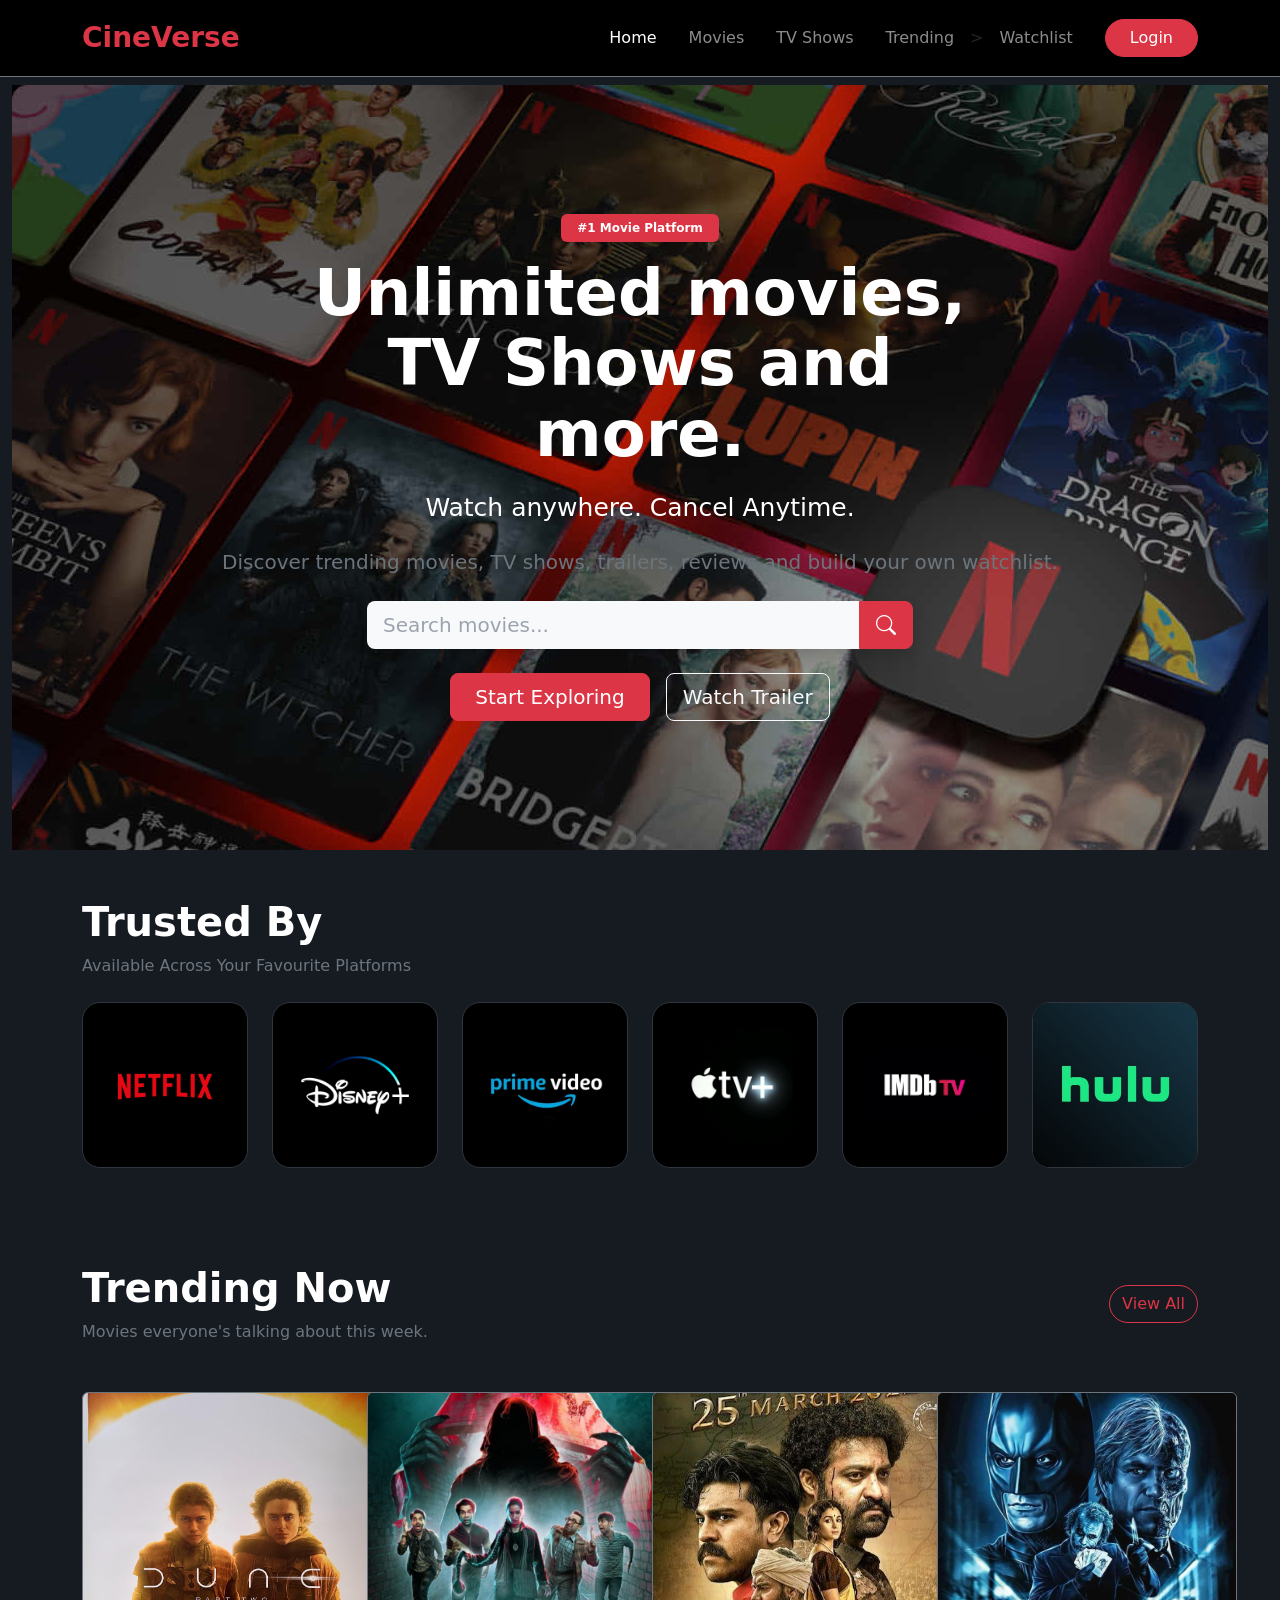
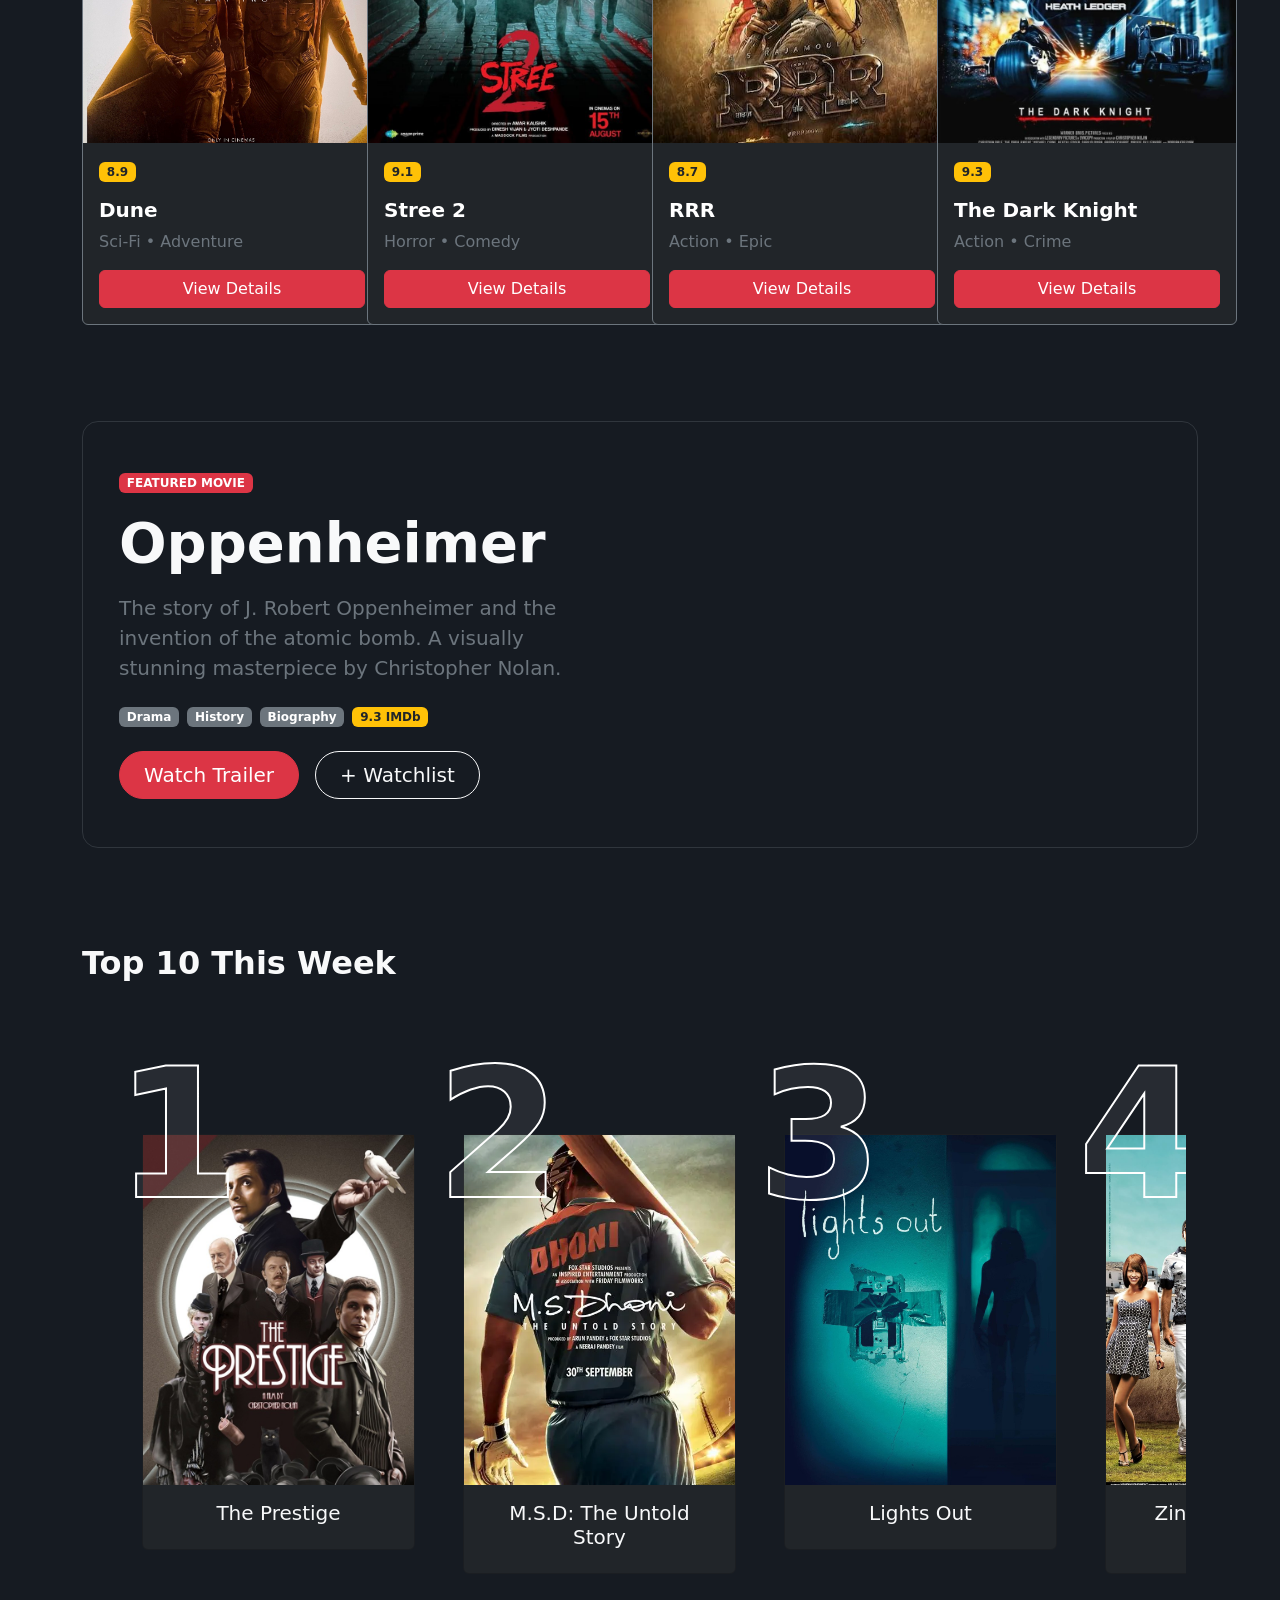
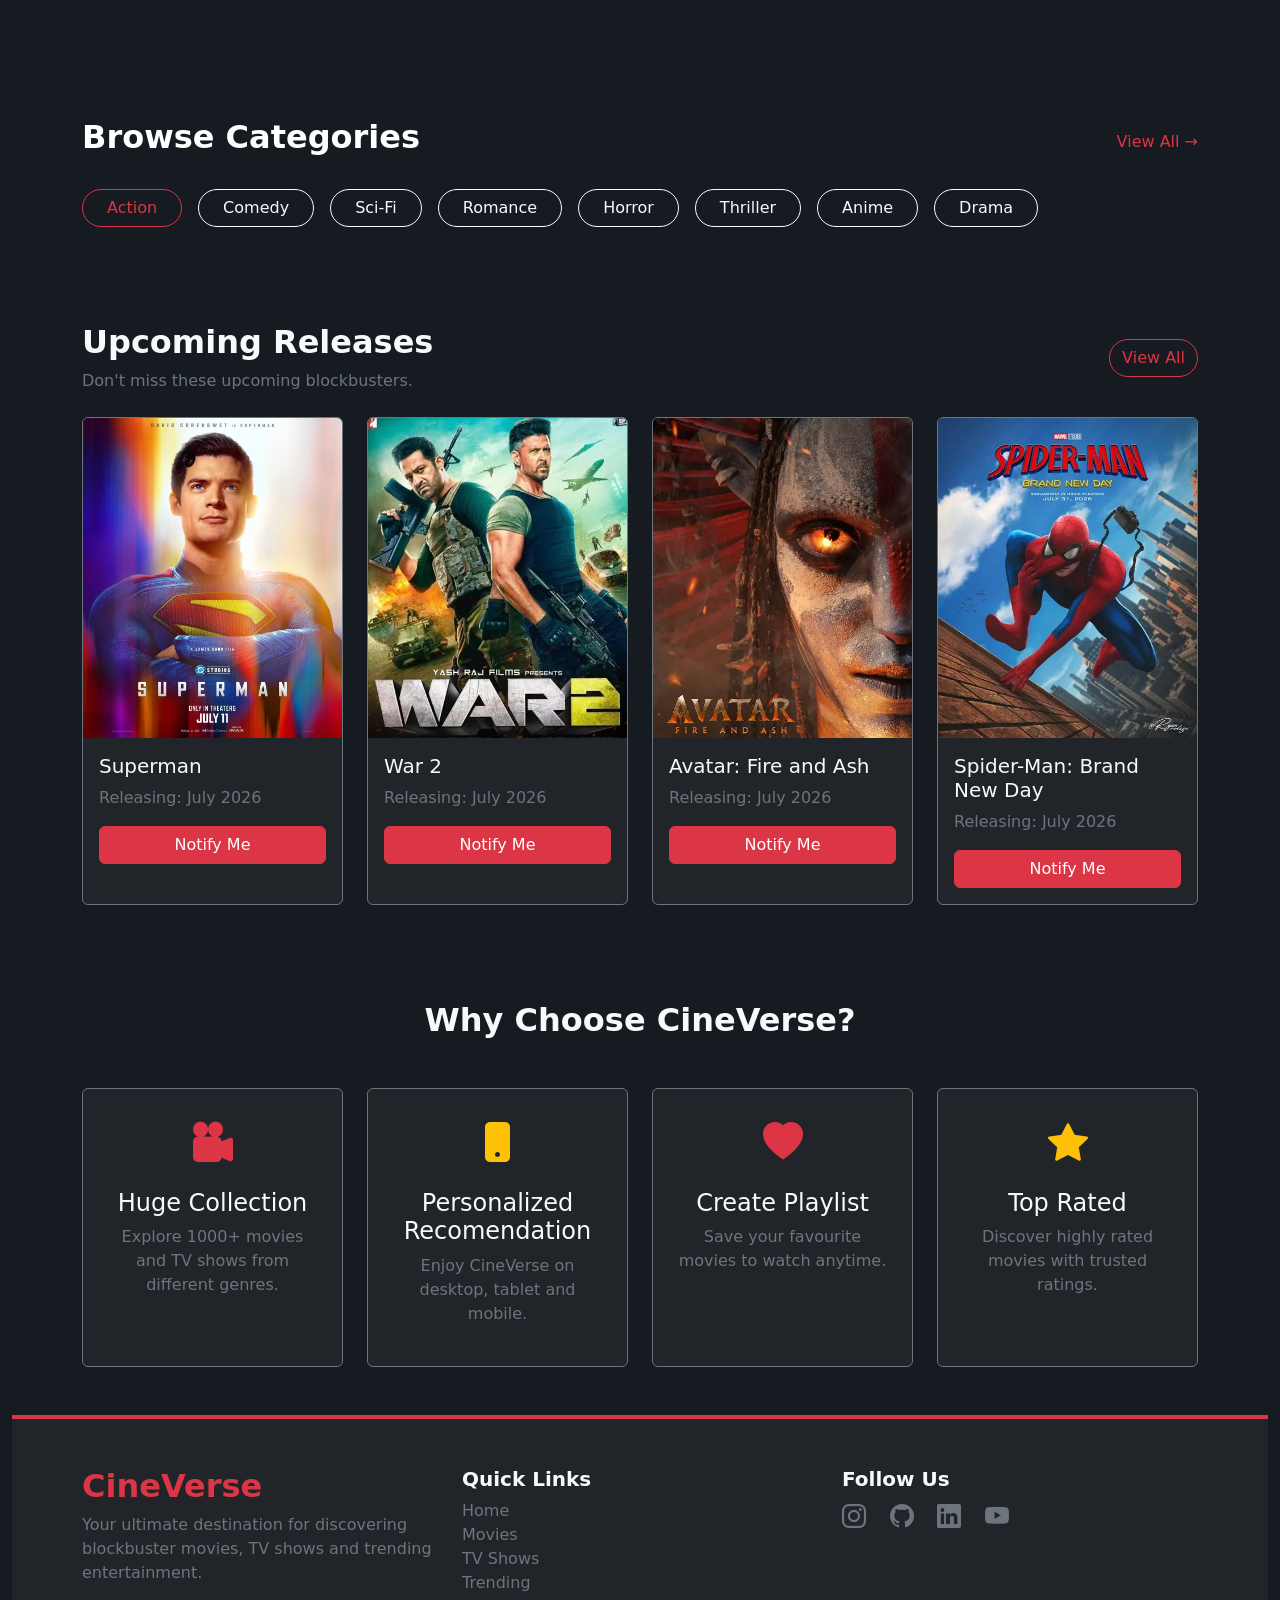
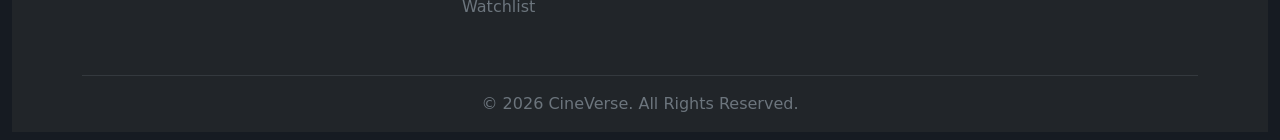
==== index.html @ 48b2b70c "Completed CineVerse OTT UI Project" ====
<!doctype html>
<html lang="en" data-bs-theme="">

<head>
  <meta charset="UTF-8">
  <meta name="viewport" content="width=device-width, initial-scale=1">
  <style>
    .carousel img {
      height: 650px;
      object-fit: cover;
      border-radius: 20px;
    }
  </style>
  <link rel="stylesheet" href="https://cdnjs.cloudflare.com/ajax/libs/font-awesome/7.0.1/css/all.min.css"
    integrity="sha512-2SwdPD6INVrV/lHTZbO2nodKhrnDdJK9/kg2XD1r9uGqPo1cUbujc+IYdlYdEErWNu69gVcYgdxlmVmzTWnetw=="
    crossorigin="anonymous" referrerpolicy="no-referrer">
  <title>CineVerse</title>
  <link rel="stylesheet" href="./style.css">
  <link href="https://cdn.jsdelivr.net/npm/bootstrap@5.3.7/dist/css/bootstrap.min.css" rel="stylesheet">
  <link rel="stylesheet" href="https://cdn.jsdelivr.net/npm/bootstrap-icons@1.11.3/font/bootstrap-icons.min.css">
  <link href="https://fonts.googleapis.com/css2?family=Poppins:wght@300;400;500;600;700&display=swap" rel="stylesheet">
  <link rel="stylesheet" href="./css/style.css">
  <link rel="stylesheet" href="https://cdnjs.cloudflare.com/ajax/libs/font-awesome/7.3.0/css/all.min.css"
    integrity="sha512-ApSLB1Pd3/bZN8fWB/RG9YhN/7bd9Hkf3AGaE2mPfebjrxagjuBtx2GcgdqIlJkUzwylBo61r9Xa9NmgBI0swA=="
    crossorigin="anonymous" referrerpolicy="no-referrer">
</head>

<body>
  <nav class="navbar  navbar-expand-lg navbar-dark bg-black border-bottom border-secondary sticky-top">
    <div class="container py-1">
      <a class="navbar-brand fw-bold fs-3 text-danger" href="#">
        <i class="fa-solid fa-clapperboard"></i>
        CineVerse
      </a>
      <button class="navbar-toggler" type="button" data-bs-toggle="offcanvas" data-bs-target="#mobileMenu">
        <span class="navbar-toggler-icon"></span>
      </button>
      <div class="d-none d-lg-block" id="navbar">
        <ul class="navbar-nav ms-auto align-items-lg-center">
          <li class="nav-item px-2">
            <a class="nav-link active" href="./index.html"> Home</a>
          </li>
          <li class="nav-item px-2">
            <a class="nav-link" href="./movies.html"> Movies</a>
          </li>
          <li class="nav-item px-2">
            <a class="nav-link" href="./shows.html"> TV Shows</a>
          </li>
          <li class="nav-item px-2">
            <a class="nav-link" href="./trending.html"> Trending</a>
          </li>
          >
          <li class="nav-item px-2">
            <a class="nav-link" href="./wishlist.html"> Watchlist</a>
          </li>
          <li class="nav-item ms-lg-3">
            <a href="./login.html" class="btn btn-danger rounded-pill px-4">Login</a>
          </li>
        </ul>
      </div>
    </div>
  </nav>
  <div class="offcanvas offcanvas-start bg-dark text-light" tabindex="-1" id="mobileMenu">
    <div class="offcanvas-header">
      <h5 class="text-danger fw-bold">
        <i class="fa-solid fa-clapperboard"></i>
        CineVerse
      </h5>
      <button type="button" class="btn-close btn-close-white" data-bs-dismiss="offcanvas"></button>
    </div>
    <div class="offcanvas-body">
      <ul class="navbar-nav">
        <li class="nav-item">
          <a class="nav-link text-light" href="#">Home</a>
        </li>
        <li class="nav-item">
          <a class="nav-link text-light" href="#">Movies</a>
        </li>
        <li class="nav-item">
          <a class="nav-link text-light" href="#">TV Shows</a>
        </li>
        <li class="nav-item">
          <a class="nav-link text-light" href="#">Trending</a>
        </li>
        <li class="nav-item">
          <a class="nav-link text-light" href="#">Watchlist</a>
        </li>
        >
        <li class="mt-3">
          <button class="btn btn-danger w-100 rounded-pill">
            Login
          </button>
        </li>
      </ul>
    </div>
  </div>
  <div class="container-fluid py-2 bg-section">
    <section class="hero py-5">
      <div class="container">
        <div class="row align-items-center text-center mx-auto gy-5">
          <div class="col-lg-12 ">
            <span class="badge bg-danger px-3 py-2 mb-3">
              <i class="fa-solid fa-fire"></i>
              #1 Movie Platform
            </span>
            <h1 class="display-3 text-white fw-bold mx-auto d-block  mb-4">
              Unlimited movies, TV Shows and more.
            </h1>
            <h2 class="text-white mb-4 d-block mx-auto"> Watch anywhere. Cancel Anytime.</h2>
            <p class="lead text-secondary mb-4">
              Discover trending movies, TV shows, trailers, reviews and build
              your own watchlist.
            </p>
            <div class="col-md-6 d-block mx-auto">
              <div class="input-group input-group-lg shadow ">
                <input type="text" class="form-control bg-light " placeholder="Search movies...">
                <button class="btn btn-danger">
                  <i class="bi bi-search"></i>
                </button>
              </div>
            </div>
            <div class="mt-4 d-flex gap-3 justify-content-center">
              <button class="btn btn-danger btn-lg px-4">
                Start Exploring
              </button>
              </button>
              <button class="btn btn-outline-light btn-lg">
                Watch Trailer
              </button>
            </div>
          </div>
          <!-- <div class="col-lg-6">
            <div id="heroCarousel" class="carousel slide shadow-lg rounded-4 overflow-hidden" data-bs-ride="carousel">
              >
              <div class="carousel-inner">
                <div class="carousel-item active">
                  <img src="./assets/kalki.jpg" class="d-block w-100 hero-img">
                </div>
                <div class="carousel-item">
                  <img src="./assets/intersteller.jpg" class="d-block w-100 hero-img">
                </div>
                <div class="carousel-item">
                  <img src="./assets/BATMAN.jpg" class="d-block w-100 hero-img">
                </div>
              </div>
              <button class="carousel-control-prev" type="button" data-bs-target="#heroCarousel" data-bs-slide="prev">
                <span class="carousel-control-prev-icon"></span>
              </button>
              <button class="carousel-control-next" type="button" data-bs-target="#heroCarousel" data-bs-slide="next">
                <span class="carousel-control-next-icon"></span>
              </button>
            </div>
          </div> -->
        </div>
      </div>
    </section>
    
    <section class="container py-5 text-light">
      <h2 class="fw-bold text-white display-6">Trusted By</h2>
      <p class=" text-secondary mb-4">
        Available Across Your Favourite Platforms
      </p>
      <div class="row g-4 text-center">
        <div class="col-6 col-md-4 col-lg-2">
          <div class="platform-card p-4 h-100">
            <img src="./assets/netflix-logo.webp" alt="netflix">
          </div>
        </div>
        <div class="col-6 col-md-4 col-lg-2">
          <div class="platform-card p-4 h-100">
            <img src="./assets/Disneypluslogo.png" alt="">
          </div>
        </div>
        <div class="col-6 col-md-4 col-lg-2">
          <div class="platform-card p-4   h-100">
            <img src="./assets/primr videologo.jpg" alt="">
          </div>
        </div>
        <div class="col-6 col-md-4 col-lg-2">
          <div class="platform-card p-4  h-100">
            <img src="./assets/ppletvlogo.jpg" alt="">
          </div>
        </div>
        <div class="col-6 col-md-4 col-lg-2">
          <div class="platform-card p-4  h-100">
            <img src="./assets/IMDbTV-Roku.webp" alt="">
          </div>
        </div>
        <div class="col-6 col-md-4 col-lg-2">
          <div class="platform-card  h-100">
            <img class="rounded-4" src="./assets/hulu_logo.avif" alt="">
          </div>
        </div>
      </div>
    </section>
    <!-- trenDing -->
    <section class="container py-5">
      <div class="d-flex justify-content-between align-items-center mb-5">
        <div>
          <h2 class="fw-bold text-white display-6">Trending Now</h2>
          <p class="text-secondary mb-0">
            Movies everyone's talking about this week.
          </p>
        </div>
        <a href="./trending.html" class="btn btn-outline-danger rounded-pill">View All</a>
      </div>
      <div class="row g-4">
        <div class="col-md-6 col-lg-3">
          <div class="card movie-card bg-dark border-secondary h-100">
            <img src="./assets/dune 2.jpg" class="card-img-top movie-img">
            <div class="card-body">
              <span class="badge bg-warning text-dark mb-3">
                <i class="fa-solid fa-star"></i>
                8.9
              </span>
              <h5 class="fw-bold">Dune</h5>
              <p class="text-secondary">Sci-Fi • Adventure</p>
              <button class="btn btn-danger w-100">View Details</button>
            </div>
          </div>
        </div>
        <div class="col-md-6 col-lg-3">
          <div class="card movie-card bg-dark border-secondary h-100">
            <img src="./assets/stree 2.jpg" class="card-img-top movie-img">
            <div class="card-body">
              <span class="badge bg-warning text-dark mb-3">
                <i class="fa-solid fa-star"></i>
                9.1
              </span>
              <h5 class="fw-bold">Stree 2</h5>
              <p class="text-secondary">Horror • Comedy</p>
              <button class="btn btn-danger w-100">View Details</button>
            </div>
          </div>
        </div>
        <div class="col-md-6 col-lg-3">
          <div class="card movie-card bg-dark border-secondary h-100">
            <img src="./assets/RRR.jpg" class="card-img-top movie-img">
            <div class="card-body">
              <span class="badge bg-warning text-dark mb-3">
                <i class="fa-solid fa-star"></i>
                8.7
              </span>
              <h5 class="fw-bold">RRR</h5>
              <p class="text-secondary">Action • Epic</p>
              <button class="btn btn-danger w-100">View Details</button>
            </div>
          </div>
        </div>
        <div class="col-md-6 col-lg-3">
          <div class="card movie-card bg-dark border-secondary h-100">
            <img src="./assets/Dark knight.jpg" class="card-img-top movie-img">
            <div class="card-body">
              <span class="badge bg-warning text-dark mb-3">
                <i class="fa-solid fa-star"></i>
                9.3
              </span>
              <h5 class="fw-bold">The Dark Knight</h5>
              <p class="text-secondary">Action • Crime</p>
              <button class="btn btn-danger w-100">View Details</button>
            </div>
          </div>
        </div>
      </div>
    </section>
    <section class="container py-5">
      <div class="featured-movie rounded-4 overflow-hidden">
        <div class="row align-items-center">
          <div class="col-lg-6 p-5">
            <span class="badge bg-danger mb-3"> FEATURED MOVIE</span>
            <h1 class="display-4 text-light fw-bold">Oppenheimer</h1>
            <p class="text-secondary fs-5 mt-3">
              The story of J. Robert Oppenheimer and the invention of the
              atomic bomb. A visually stunning masterpiece by Christopher
              Nolan.
            </p>
            <div class="d-flex gap-2 flex-wrap my-4">
              <span class="badge bg-secondary"> Drama</span>
              <span class="badge bg-secondary"> History</span>
              <span class="badge bg-secondary"> Biography</span>
              <span class="badge bg-warning text-dark">
                <i class="fa-solid fa-star"></i>
                9.3 IMDb
              </span>
            </div>
            <div class="d-flex gap-3">
              <a href="./Oppenheimer.html" class="btn btn-danger btn-lg rounded-pill px-4">
                <i class="fa-solid fa-play"></i>
                Watch Trailer
              </a>
              <button id="watchlist" class="btn btn-outline-light btn-lg rounded-pill px-4">
                + Watchlist
              </button>
            </div>
          </div>
          <div class="col-lg-6">
            <img src="https://mir-s3-cdn-cf.behance.net/project_modules/max_1200/34812e160276505.63b19415f34e9.png"
              class="img-fluid w-100 featured-img" alt="">
          </div>
        </div>
      </div>
    </section>
    <section class="container py-5">
      <h2 class="fw-bold mb-4 text-light">Top 10 This Week</h2>
      <section class="container py-5">
        <!-- <h2 class="text-secondary">Top 10 This Week</h2> -->
        <div class="scroll-container">
          <div class="d-flex gap-5">
            <div class="col-md-3 ms-5">
              <div class="card bg-dark text-center">
                <img src="./assets/the prestige.jpg">
                <div class="card-body">
                  <h5 class="text-light">The Prestige</h5>
                  <h1 class="rank">1</h1>
                </div>
              </div>
            </div>
            <div class="col-md-3">
              <div class="card bg-dark text-center">
                <img src="./assets/msd.webp">
                <div class="card-body">
                  <h5 class="text-light">M.S.D: The Untold Story</h5>
                  <h1 class="rank">2</h1>
                </div>
              </div>
            </div>
            <div class="col-md-3">
              <div class="card bg-dark text-center">
                <img src="./assets/lights out.jpg">
                <div class="card-body">
                  <h5 class="text-light">Lights Out</h5>
                  <h1 class="rank">3</h1>
                </div>
              </div>
            </div>
            <div class="col-md-3">
              <div class="card bg-dark text-center">
                <img src="./assets/zindagi na milegi dobara.jpg">
                <div class="card-body">
                  <h5 class="text-light">Zindagi Na Milegi Dobara</h5>
                  <h1 class="rank">4</h1>
                </div>
              </div>
            </div>
            <div class="col-md-3">
              <div class="card bg-dark text-center">
                <img
                  src="https://tse1.explicit.bing.net/th/id/OIP.rjGdipkX5LgW99rJShcqmgHaKK?r=0&rs=1&pid=ImgDetMain&o=7&rm=3">
                <div class="card-body">
                  <h5 class="text-light">Sultan</h5>
                  <h1 class="rank">5</h1>
                </div>
              </div>
            </div>
            <div class="col-md-3">
              <div class="card bg-dark text-center">
                <img src="./assets/3 idiots.jpg">
                <div class="card-body">
                  <h5 class="text-light">3 Idiots</h5>
                  <h1 class="rank">6</h1>
                </div>
              </div>
            </div>
            <div class="col-md-3 text-center">
              <div class="card bg-dark">
                <img src="./assets/spiderman.jpg">
                <div class="card-body">
                  <h5 class="text-light">Spiderman</h5>
                  <h1 class="rank">7</h1>
                </div>
              </div>
            </div>
            <div class="col-md-3 ms-5">
              <div class="card bg-dark text-center">
                <img src="./assets/Jawani h diwani.jpg">
                <div class="card-body ">
                  <h5 class="text-light">Yeh Jawani hai Diwani</h5>
                  <h1 class="rank"> 8</h1>
                </div>
              </div>
            </div>
            <div class="col-md-3">
              <div class="card bg-dark">
                <img src="./assets/The Shawshank Redemption.jpg">
                <div class="card-body">
                  <h5 class="text-light">The Shawshank Redemption</h5>
                  <h1 class="rank">9</h1>
                </div>
              </div>
            </div>
            <div class="col-md-3">
              <div class="card bg-dark text-center">
                <img src="./assets/Top gun marveric.jpg">
                <div class="card-body">
                  <h5 class="text-light">Top Gun: Marveric</h5>
                  <h1 class="rank">10</h1>
                </div>
              </div>
            </div>
          </div>
        </div>
      </section>
    </section>
    <section class="container py-5">
      <div class="d-flex justify-content-between align-items-center mb-4">
        <h2 class="fw-bold text-white">Browse Categories</h2>
        <a href="#" class="text-danger text-decoration-none"> View All →</a>
      </div>
      <div class="d-flex flex-wrap gap-3">
        <button class="btn btn-outline-danger rounded-pill px-4">
          Action
        </button>
        <button class="btn btn-outline-light rounded-pill px-4">
          Comedy
        </button>
        <button class="btn btn-outline-light rounded-pill px-4">
          Sci-Fi
        </button>
        <button class="btn btn-outline-light rounded-pill px-4">
          Romance
        </button>
        <button class="btn btn-outline-light rounded-pill px-4">
          Horror
        </button>
        <button class="btn btn-outline-light rounded-pill px-4">
          Thriller
        </button>
        <button class="btn btn-outline-light rounded-pill px-4">Anime</button>
        <button class="btn btn-outline-light rounded-pill px-4">Drama</button>
      </div>
    </section>
    <section class="container py-5">
      <div class="d-flex justify-content-between align-items-center mb-4">
        <div>
          <h2 class="fw-bold text-light">Upcoming Releases</h2>
          <p class="text-secondary mb-0">
            Don't miss these upcoming blockbusters.
          </p>
        </div>
        <button class="notify btn btn-outline-danger rounded-pill">
          <i class="fa-solid fa-play"></i>
          View All
        </button>
      </div>
      <div class="row g-4">
        <div class="col-lg-3 col-md-4">
          <div class="card bg-dark border-secondary h-100">
            <img src="./assets/superman-2025-08.jpg" class="card-img-top" style="height:320px; object-fit:cover;">
            <div class="card-body">
              <h5 class="text-light">
                Superman
              </h5>
              <p class="text-secondary">
                Releasing: July 2026
              </p>
              <button class="notify btn btn-danger w-100">
                <i class="fa-solid fa-play"></i>
                Notify Me
              </button>
            </div>
          </div>
        </div>
        <div class="col-lg-3 col-md-4">
          <div class="card bg-dark border-secondary h-100">
            <img src="./assets/war2.jpg" class="card-img-top" style="height:320px; object-fit:cover;">
            <div class="card-body">
              <h5 class="text-light">
                War 2
              </h5>
              <p class="text-secondary">
                Releasing: July 2026
              </p>
              <button class="notify btn btn-danger w-100">
                <i class="fa-solid fa-play"></i>
                Notify Me
              </button>
            </div>
          </div>
        </div>
        <div class="col-lg-3 col-md-4">
          <div class="card bg-dark border-secondary h-100">
            <img src="./assets/avatar.webp" class="card-img-top" style="height:320px; object-fit:cover;">
            <div class="card-body">
              <h5 class="text-light">
                Avatar: Fire and Ash
              </h5>
              <p class="text-secondary">
                Releasing: July 2026
              </p>
              <button class="notify btn btn-danger w-100">
                <i class="fa-solid fa-play"></i>
                Notify Me
              </button>
            </div>
          </div>
        </div>
        <div class="col-lg-3 col-md-4">
          <div class="card bg-dark border-secondary h-100">
            <img src="./assets/spiderman.webp" class="card-img-top" style="height:320px; object-fit:cover;">
            <div class="card-body">
              <h5 class="text-light">
                Spider-Man: Brand New Day
              </h5>
              <p class="text-secondary">
                Releasing: July 2026
              </p>
              <button class="notify btn btn-danger w-100">
                <i class=" fa-solid fa-play"></i>
                Notify Me
              </button>
            </div>
          </div>
        </div>
      </div>
    </section>
    <section class="container py-5">
      <h2 class="text-center text-light fw-bold mb-5">
        Why Choose CineVerse?
      </h2>
      <div class="row g-4">
        <div class="col-lg-3 col-md-6">
          <div class="card bg-dark border-secondary h-100 text-center p-4">
            <i class="bi bi-camera-reels-fill text-danger fs-1"></i>
            <h4 class="text-light mt-3">
              Huge Collection
            </h4>
            <p class="text-secondary">
              Explore 1000+ movies and TV shows from different genres.
            </p>
          </div>
        </div>
        <div class="col-lg-3 col-md-6">
          <div class="card bg-dark border-secondary h-100 text-center p-4">
            <i class="bi-phone-fill text-warning fs-1"></i>
            <h4 class="text-light mt-3">
              Personalized Recomendation
            </h4>
            <p class="text-secondary">
              Enjoy CineVerse on desktop, tablet and mobile.
            </p>
          </div>
        </div>
        <div class="col-lg-3 col-md-6">
          <div class="card bg-dark border-secondary h-100 text-center p-4">
            <i class="bi-heart-fill text-danger fs-1"></i>
            <h4 class="text-light mt-3">
              Create Playlist
            </h4>
            <p class="text-secondary">
              Save your favourite movies to watch anytime.
            </p>
          </div>
        </div>
        <div class="col-lg-3 col-md-6">
          <div class="card bg-dark border-secondary h-100 text-center p-4">
            <i class="bi-star-fill text-warning fs-1"></i>
            <h4 class="text-light mt-3">
              Top Rated
            </h4>
            <p class="text-secondary">
              Discover highly rated movies with trusted ratings.
            </p>
          </div>
        </div>
      </div>
    </section>
    <div class="bg-danger" style="height:4px;"></div>
    <footer class="bg-dark text-light pt-5 pb-3">
      <div class="container">
        <div class="row">
          <div class="col-lg-4 mb-4">
            <h2 class="text-danger fw-bold">
              <i class="fa-solid fa-clapperboard"></i>
              CineVerse
            </h2>
            <p class="text-secondary">
              Your ultimate destination for discovering
              blockbuster movies, TV shows and trending entertainment.
            </p>
          </div>
          <div class="col-lg-4 mb-4">
            <h5 class="fw-bold">
              Quick Links
            </h5>
            <ul class="list-unstyled text-decoration-none">
              <li>
                <a href="./index.html" class="text-secondary text-decoration-none">Home</a>
              </li>
              <li>
                <a href="./movies.html" class="text-secondary text-decoration-none">Movies</a>
              </li>
              <li>
                <a href="./tvshows.html" class="text-secondary text-decoration-none">TV Shows</a>
              </li>
              <li>
                <a href="#" class="text-secondary text-decoration-none">Trending</a>
              </li>
              <li>
                <a href="./watchlist.html" class="text-secondary text-decoration-none">Watchlist</a>
              </li>
            </ul>
          </div>
          <div class="col-lg-4 mb-4 ">
            <h5 class="fw-bold ">
              Follow Us
            </h5>
            <a href="#" class="text-secondary text-decoration-none fs-4 me-3">
              <i class="bi bi-instagram"></i>
            </a>
            <a href="#" class="text-secondary text-decoration-none fs-4 me-3">
              <i class="bi bi-github"></i>
            </a>
            <a href="#" class="text-secondary text-decoration-none fs-4 me-3">
              <i class="bi bi-linkedin"></i>
            </a>
            <a href="#" class="text-secondary fs-4">
              <i class="bi bi-youtube"></i>
            </a>
          </div>
        </div>
        <hr class="border-secondary">
        <p class="text-center text-secondary mb-0">
          © 2026 CineVerse. All Rights Reserved.
        </p>
      </div>
    </footer>
  </div>
  <script>
    let btn=document.getElementById("watchlist");
    btn.addEventListener("click",()=>{
      alert("✔️ Added to wachlist")
    })
    let btn2=document.querySelectorAll(".notify");
    for(i=0;i<btn2.length;i++){
      btn2[i].addEventListener("click",()=>{
        alert("You will be notified!")
      })
    }
  </script>
  <script src="https://cdn.jsdelivr.net/npm/bootstrap@5.3.7/dist/js/bootstrap.bundle.min.js"></script>
</body>

</html>
---- style.css ----
body {
  font-family: "Poppins", sans-serif;
  background: #0f1117;
  background: #161b22;
}
.bg-section {
  background: #161b22;
}

.card {
  transition: 0.3s;
}

.card:hover {
  transform: translateY(-8px);
  box-shadow: 0 15px 35px rgba(0, 0, 0, 0.4);
}
h1,
h2 {
  color: white;
}
.nav-link {
  transition: 0.3s;
}
.navbar{

}
.nav-link:hover {
  color: #dc3545 !important;
}

.carousel-inner {
  border-radius: 20px;
}

/* footer i {
  transition: 0.3s;
}

footer i:hover {
  color: #dc3545;
} */
body {
  background: #0d1117;
  color: white;
  font-family: "Poppins", sans-serif;
}

.hero {
  min-height: 85vh;
  display: flex;
  align-items: center;
  background-image: url(./assets/netflix-background-gs7hjuwvv2g0e9fj.jpg);
  text-align: center;
}

.hero h1 {
  line-height: 1.1;
  max-width: 700px;
}
.hero h2{
  max-width: 500px;
  font-size: 25px;
}

.hero-img {
  height: 600px;
  object-fit: cover;
}

.input-group .form-control {
  background: #161b22;
  border: none;
  color: white;
}

.input-group .form-control::placeholder {
  color: #9ca3af;
}

.input-group .btn {
  padding-inline: 25px;
}

.carousel {
  border: 1px solid #30363d;
}
.platform-card {
  background: black;
  border: 1px solid #30363d;
  border-radius: 18px;
  transition: 0.3s;
}

.platform-card:hover {
  transform: translateY(-8px);
  border-color: #dc3545;
}
.platform-card img{
  height: 100%;
  width: 100%;
  object-fit: contain;
}
.featured-movie{

    background:#161B22;

    border:1px solid #30363d;

}

.featured-img{

    height:500px;

    object-fit:cover;

}

.movie-card img{
  object-fit:cover;
  height: 300px;
}
.card-body h5{
  color: white;
}
 .swiper {
        width: 100%;
        height: 500px;
      }
      .imgs{
        height: 100%;
        width: 100%;
        border: 2px solid black;}

        .movie-card{
    width:300px;
    flex-shrink:0;
}
.scroll-container{
    overflow-x:auto;
    overflow-y: visible;
}
.scroll-container::-webkit-scrollbar{
    display:none;
}

.scroll-container{
    scrollbar-width:none;
}
.card img{
    height:350px;
    object-fit:cover;
}
.card{
  position: relative;
}

.rank{
    position:absolute;
    top:-90px;
    left:-28px;

    font-size:180px;
    font-weight:900;

    color:rgba(255, 255, 255, 0.073);

    z-index:100;

    line-height:1;

    -webkit-text-stroke:2px white;
}
.scroll-container{
    padding-top:80px;
}
footer a{
    transition:0.3s;
}

footer .list-unstyled a:hover{
    color:red !important
}

footer i:hover{
    transform:scale(1.2);
}
video{
    max-height:650px;
    object-fit:cover;
}
.form-control::placeholder{
color:#8d8d8d;
}

.form-control:focus{

background:#212529;
color:white;

border-color:#dc3545;

box-shadow:0 0 12px rgba(220,53,69,.35);

}
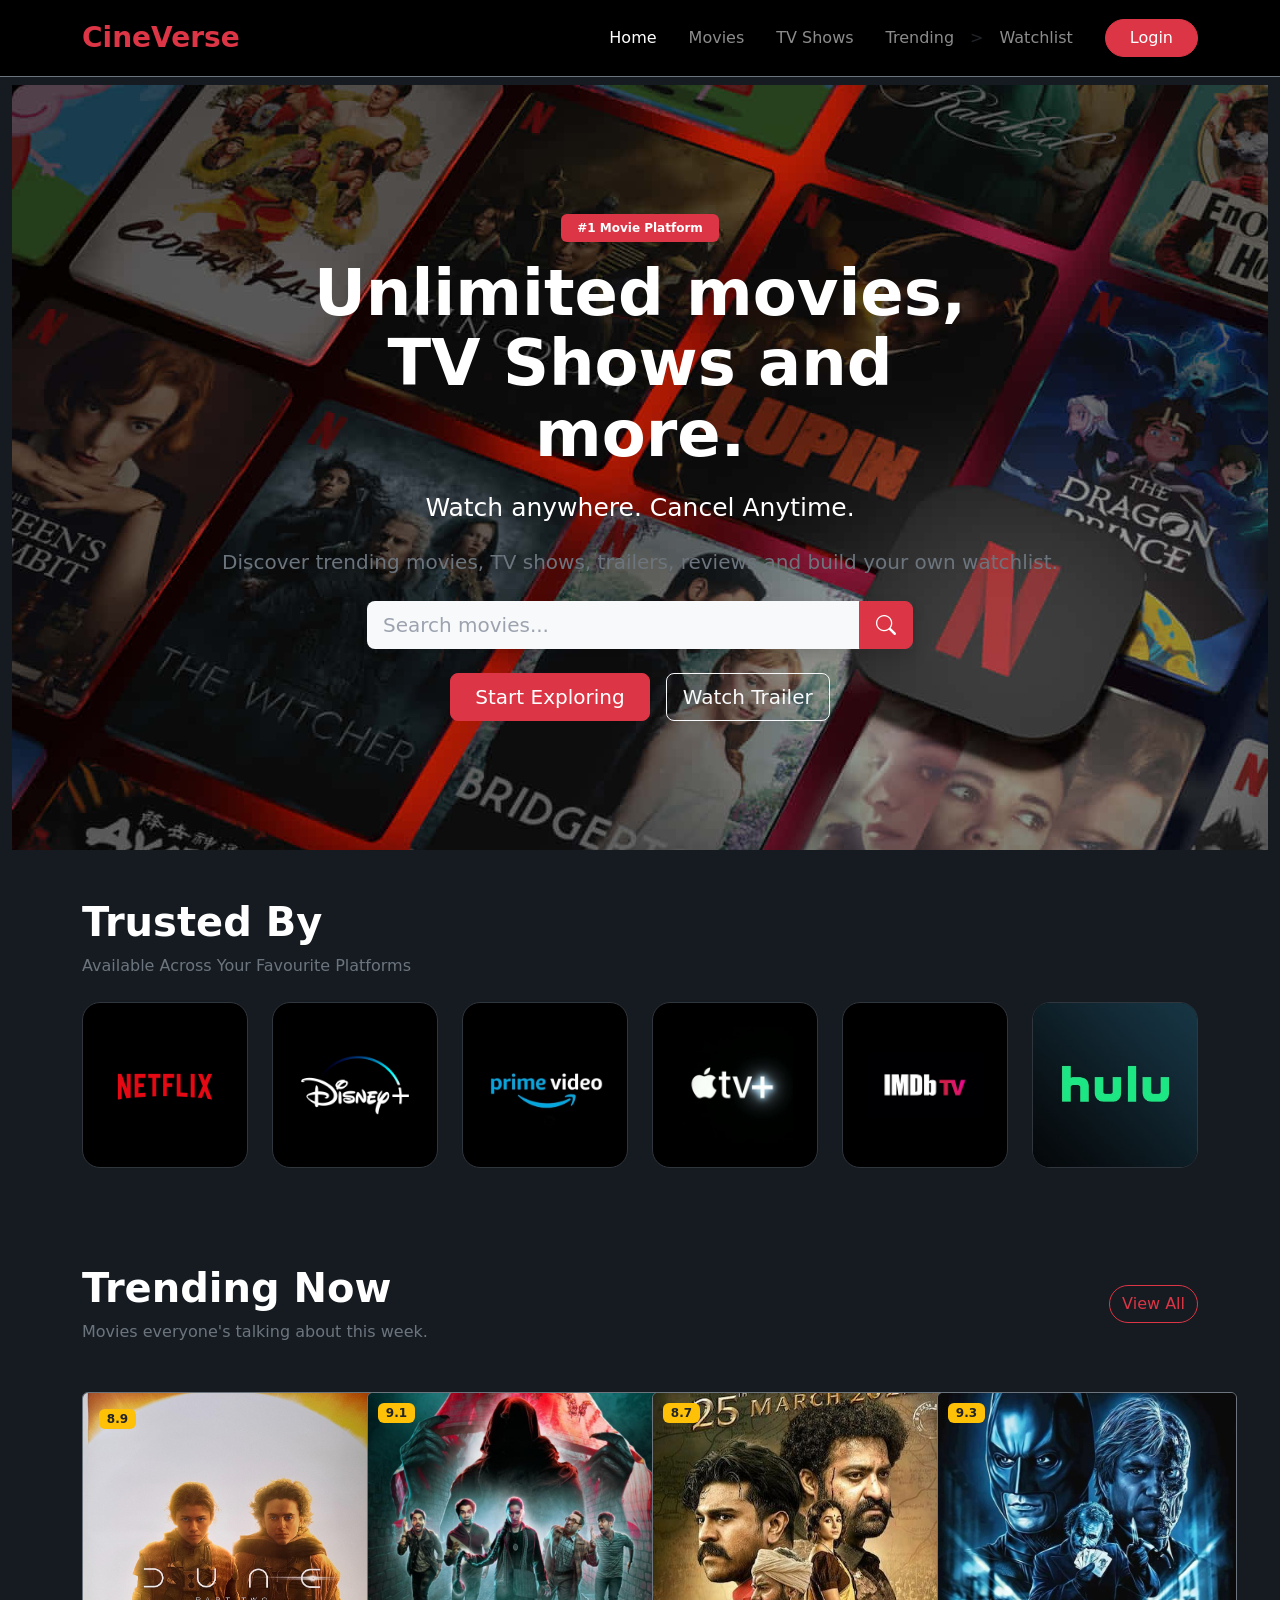
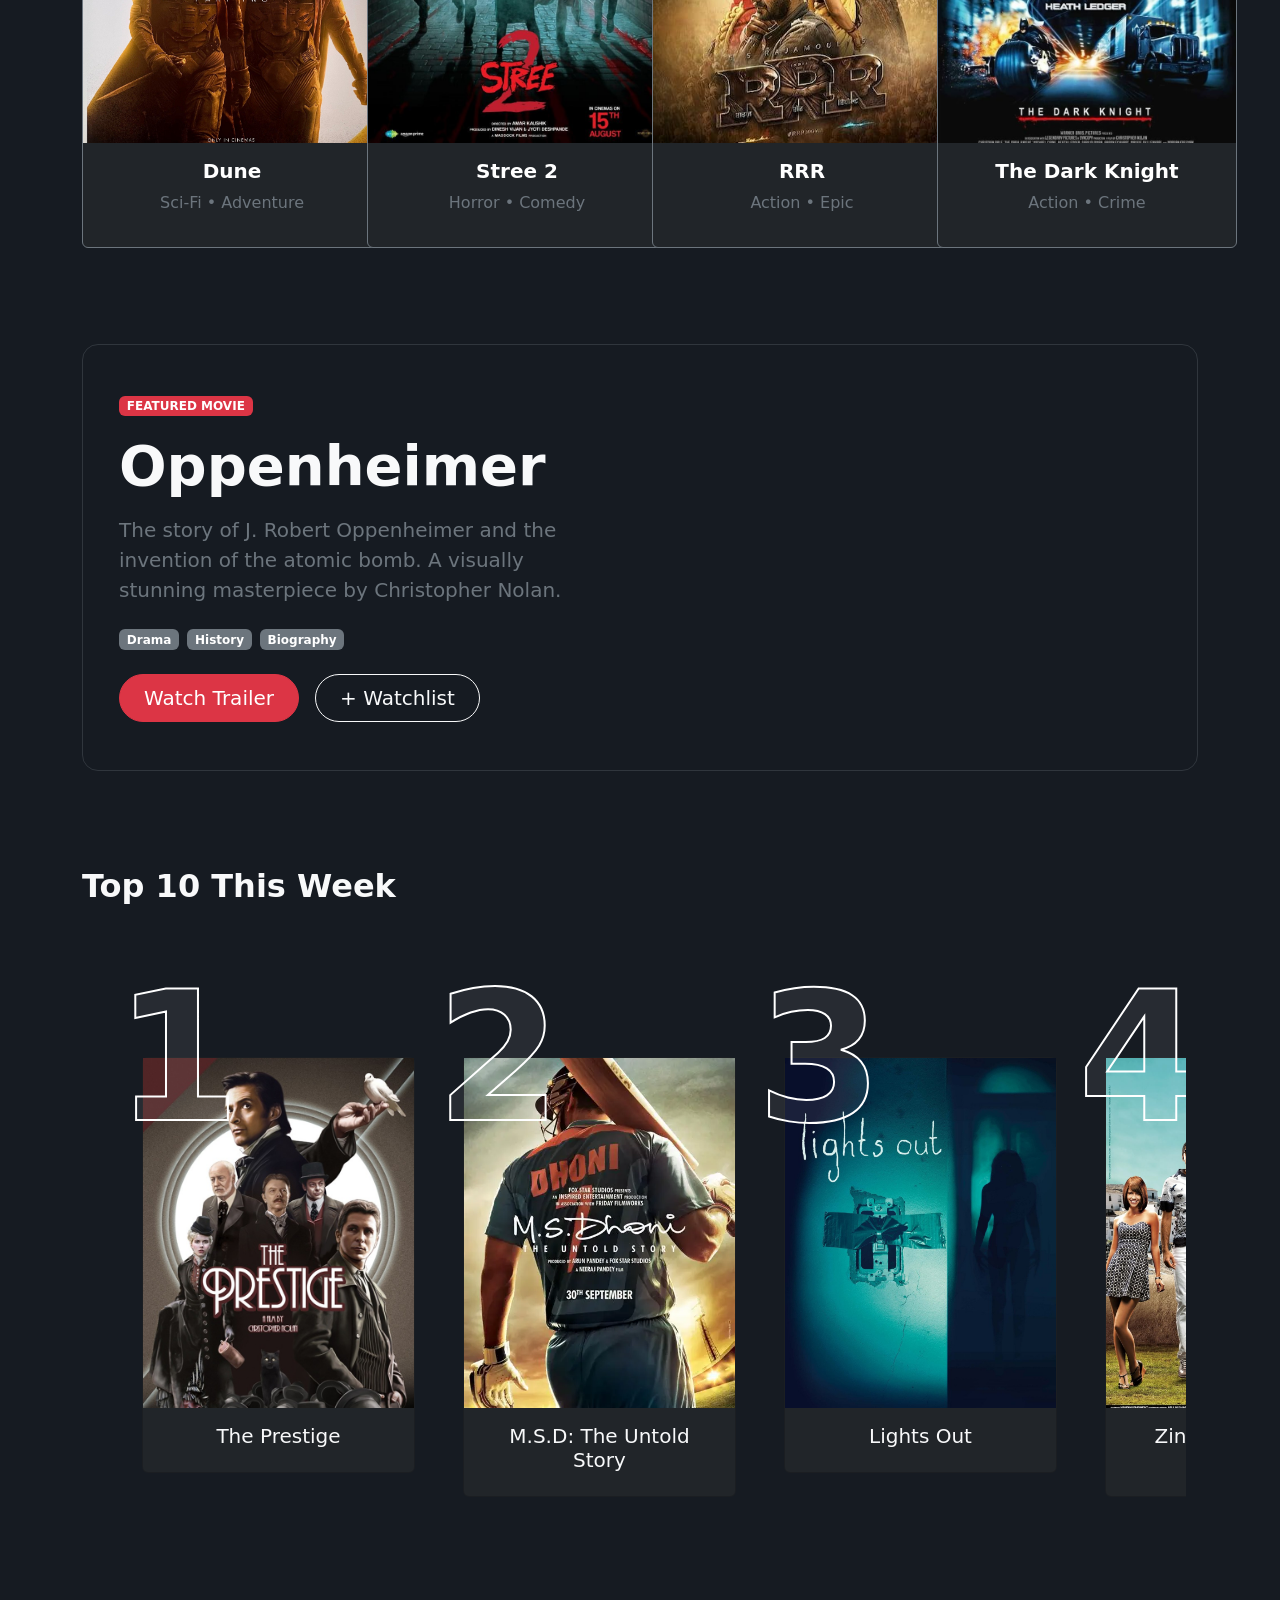
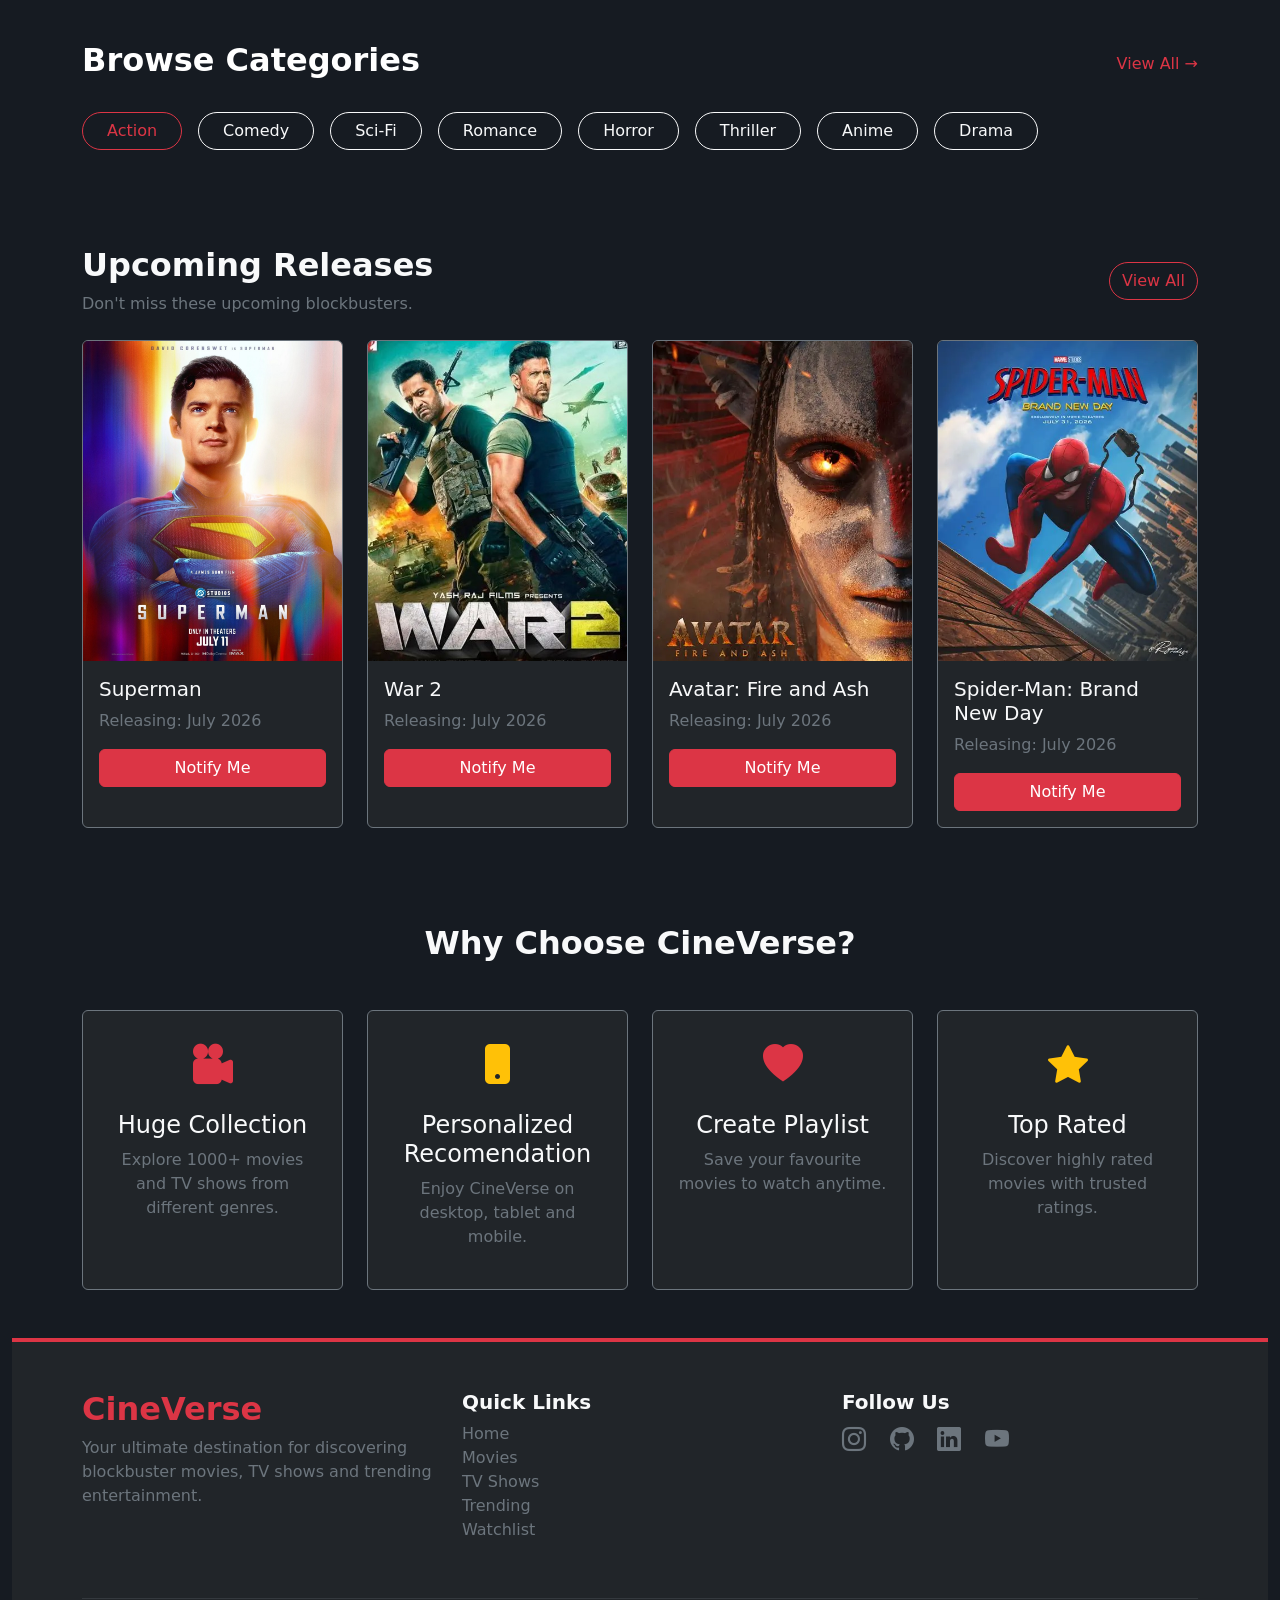
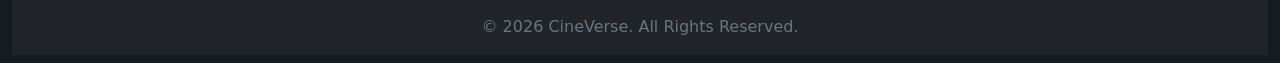
==== commit 88d0fbb8: "Edited Trending section" ====
--- a/index.html
+++ b/index.html
@@ -204,18 +204,18 @@
         </div>
         <a href="./trending.html" class="btn btn-outline-danger rounded-pill">View All</a>
       </div>
-      <div class="row g-4">
+      <div class="row g-4 text-center ">
         <div class="col-md-6 col-lg-3">
-          <div class="card movie-card bg-dark border-secondary h-100">
+          <div class="card movie-card bg-dark border-secondary h-100 position-relative">
             <img src="./assets/dune 2.jpg" class="card-img-top movie-img">
             <div class="card-body">
-              <span class="badge bg-warning text-dark mb-3">
+              <span class="badge bg-warning text-dark mb-3  m-3">
                 <i class="fa-solid fa-star"></i>
                 8.9
               </span>
               <h5 class="fw-bold">Dune</h5>
               <p class="text-secondary">Sci-Fi • Adventure</p>
-              <button class="btn btn-danger w-100">View Details</button>
+              <!-- <button class="btn btn-danger w-100">View Details</button> -->
             </div>
           </div>
         </div>
@@ -229,7 +229,7 @@
               </span>
               <h5 class="fw-bold">Stree 2</h5>
               <p class="text-secondary">Horror • Comedy</p>
-              <button class="btn btn-danger w-100">View Details</button>
+              <!-- <button class="btn btn-danger w-100">View Details</button> -->
             </div>
           </div>
         </div>
@@ -243,7 +243,7 @@
               </span>
               <h5 class="fw-bold">RRR</h5>
               <p class="text-secondary">Action • Epic</p>
-              <button class="btn btn-danger w-100">View Details</button>
+              <!-- <button class="btn btn-danger w-100">View Details</button> -->
             </div>
           </div>
         </div>
@@ -257,7 +257,7 @@
               </span>
               <h5 class="fw-bold">The Dark Knight</h5>
               <p class="text-secondary">Action • Crime</p>
-              <button class="btn btn-danger w-100">View Details</button>
+              <!-- <button class="btn btn-danger w-100">View Details</button> -->
             </div>
           </div>
         </div>
--- a/style.css
+++ b/style.css
@@ -203,4 +203,12 @@
 
 box-shadow:0 0 12px rgba(220,53,69,.35);
 
+}.card{
+  position: relative;
+}
+.bg-warning{
+  position:absolute;
+   top:0; 
+   left:0;
+   margin: 10px;
 }
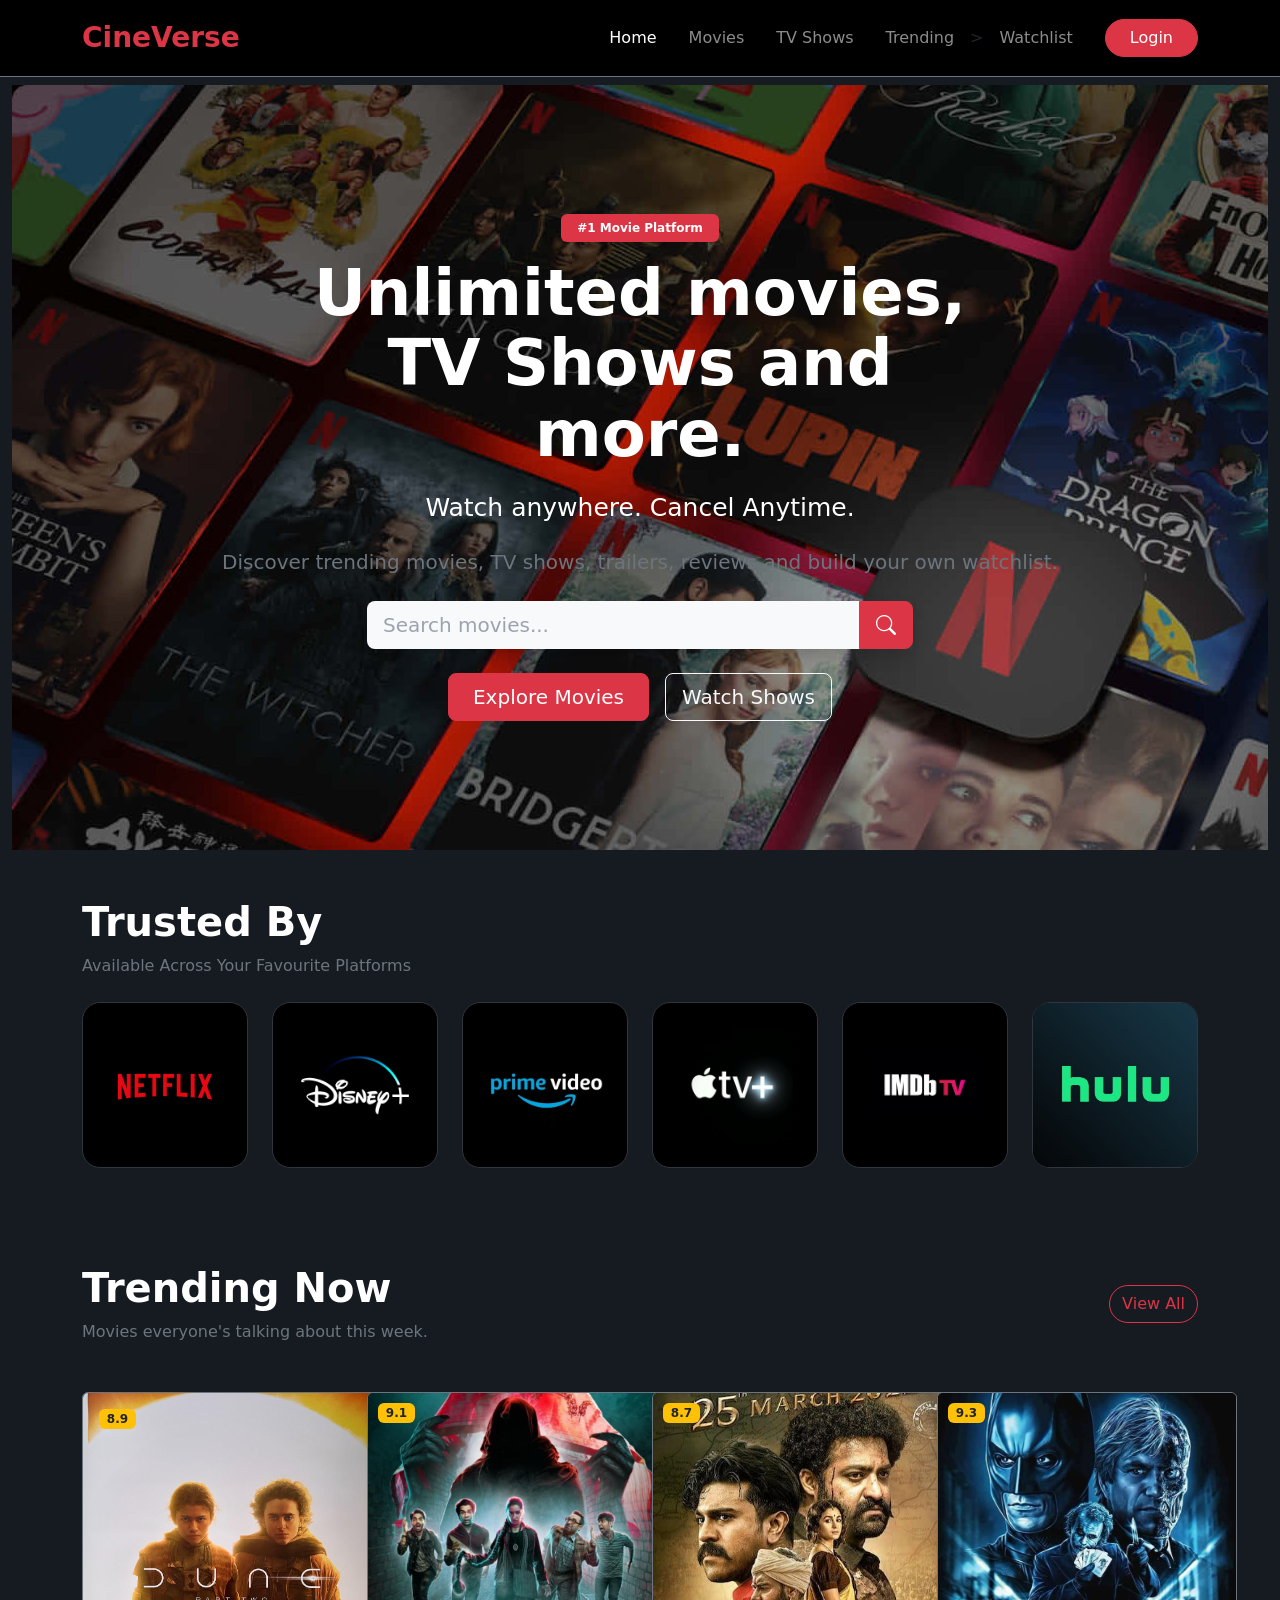
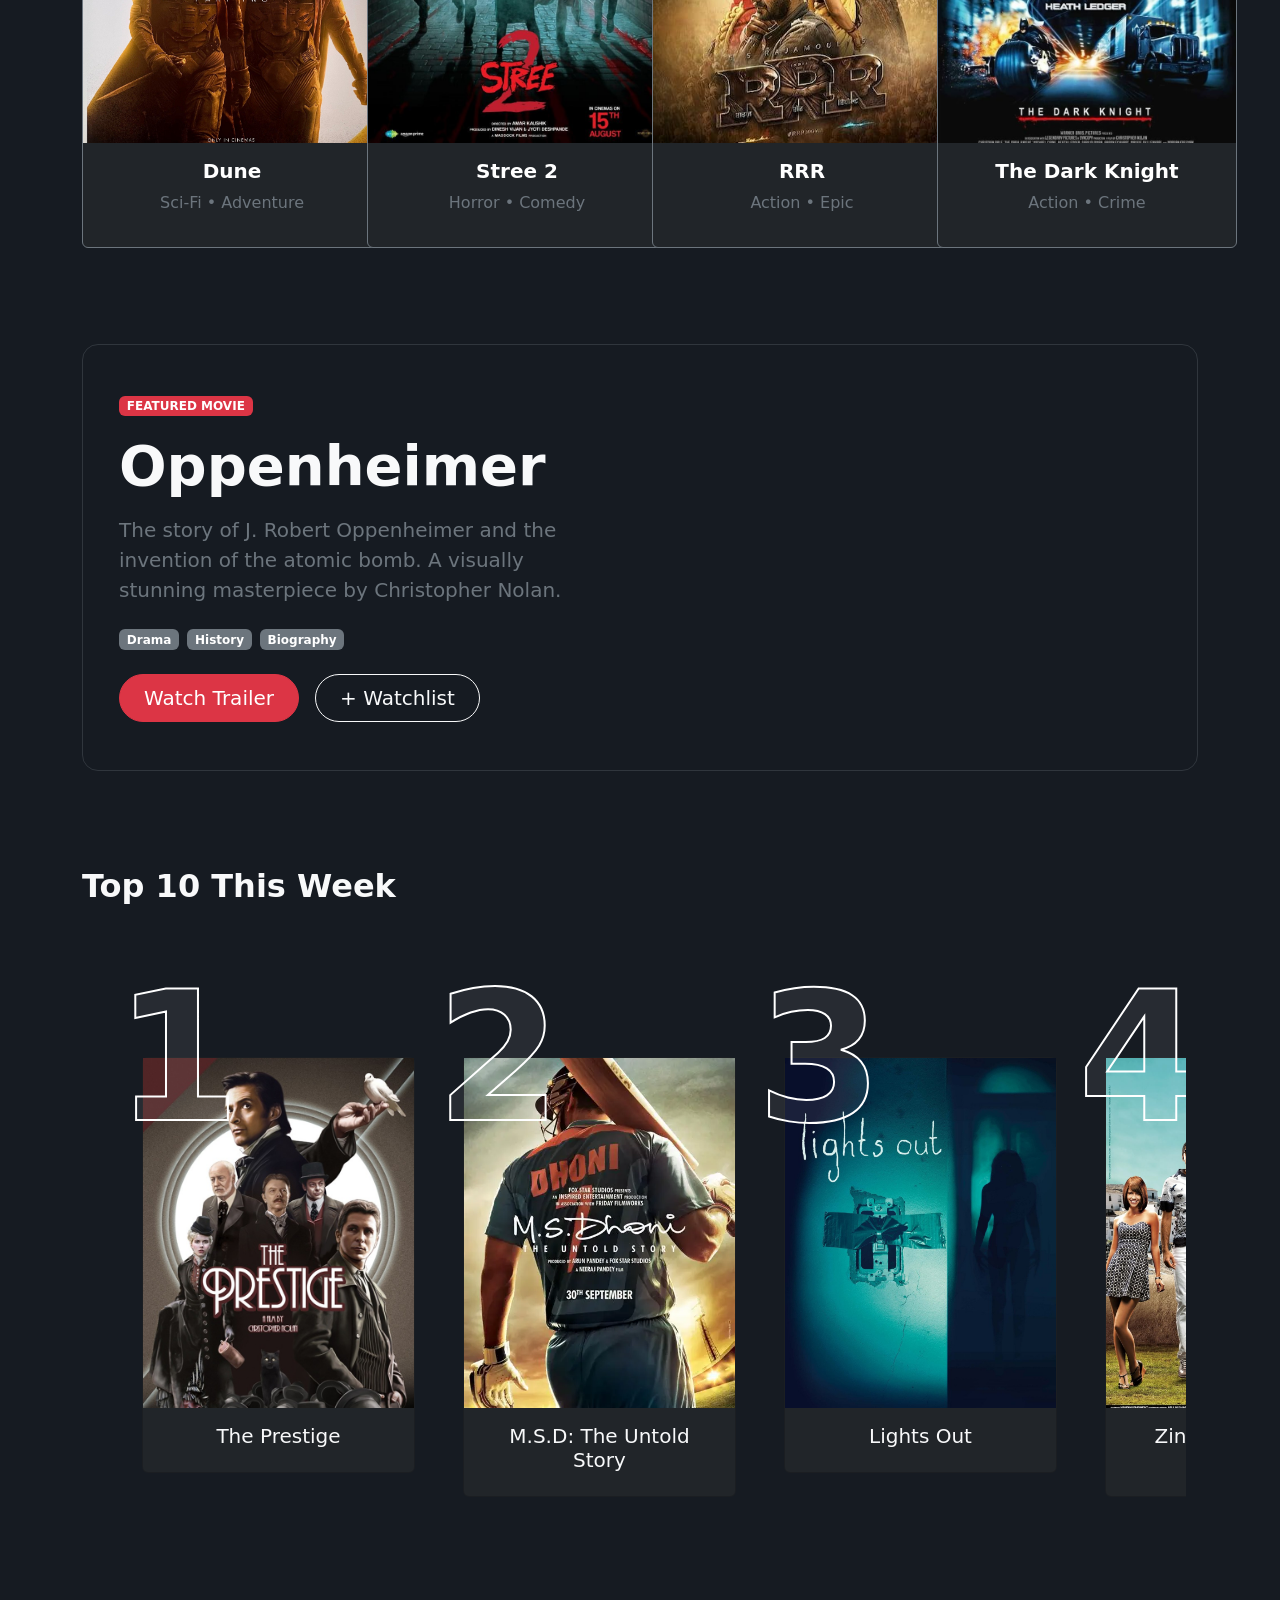
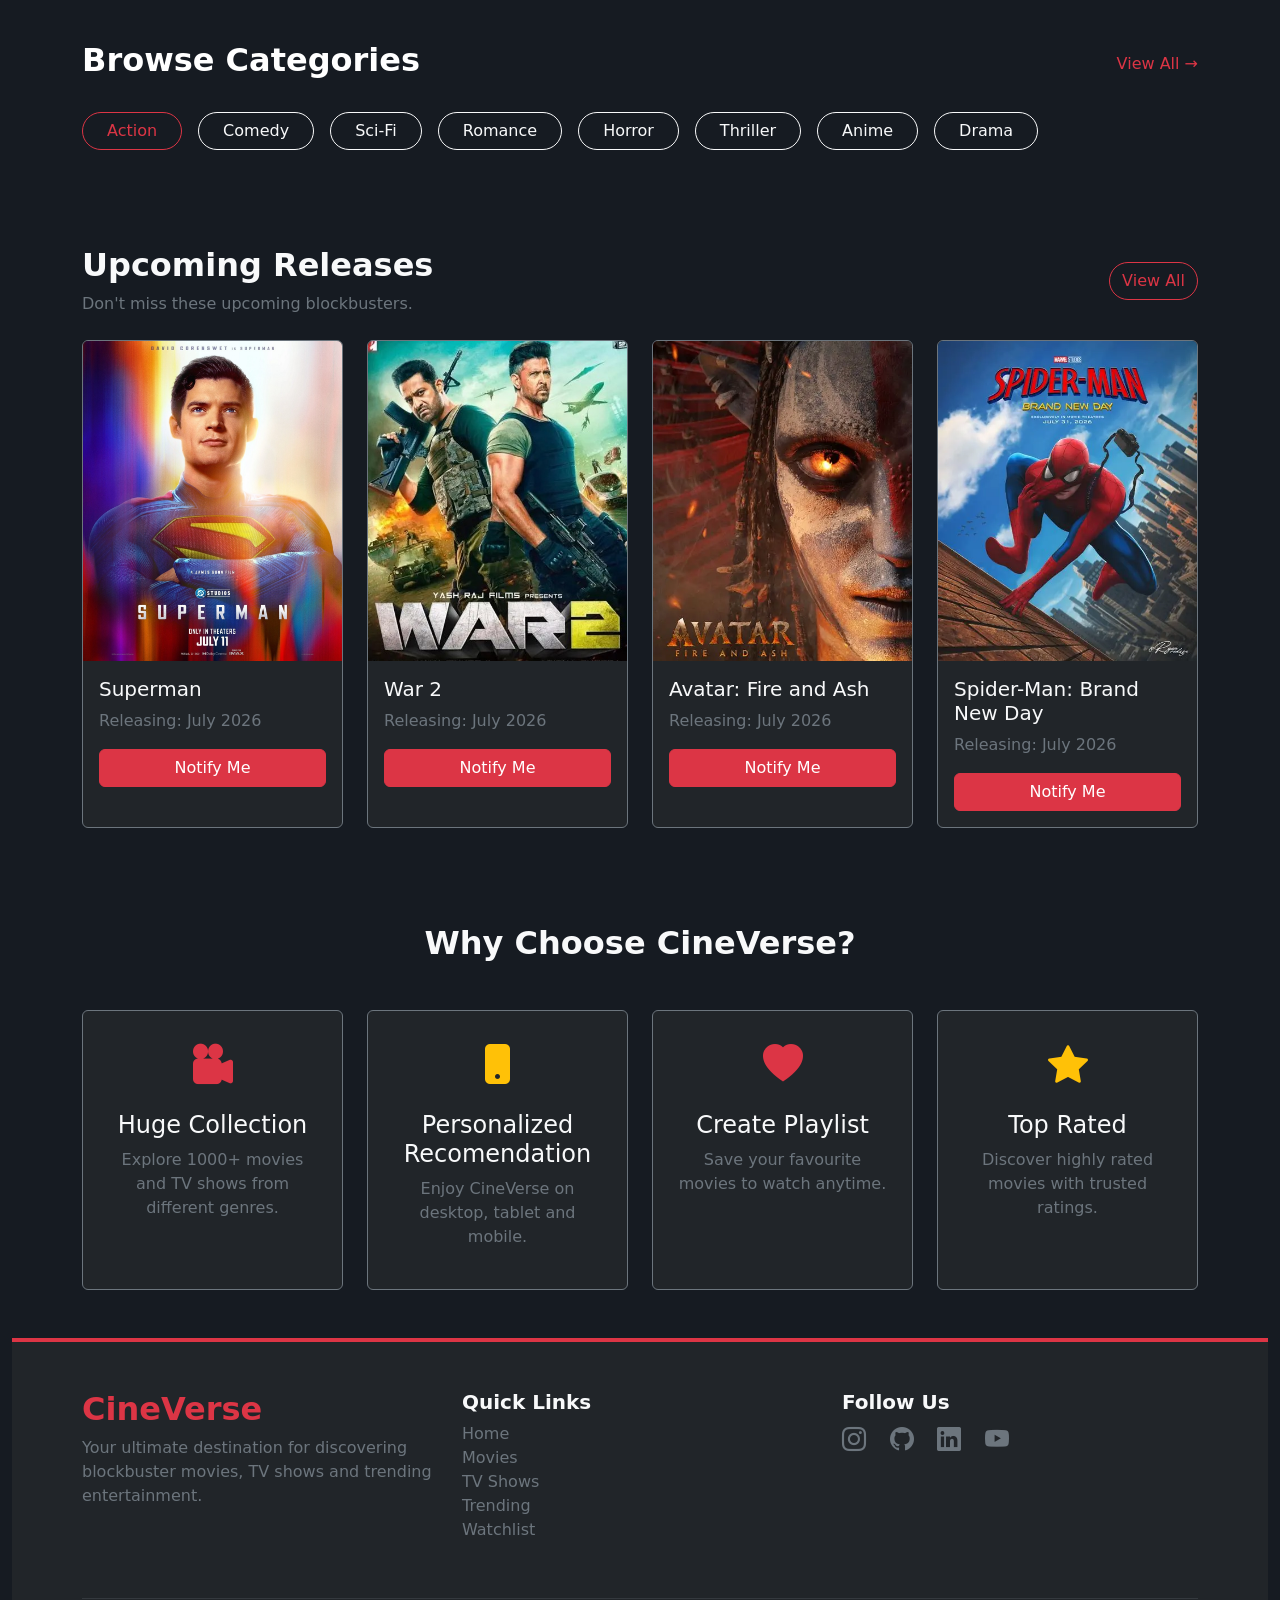
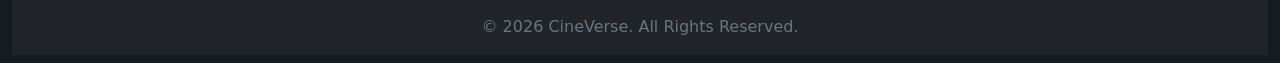
==== commit d188ad60: "Edited Buttons" ====
--- a/index.html
+++ b/index.html
@@ -120,13 +120,13 @@
               </div>
             </div>
             <div class="mt-4 d-flex gap-3 justify-content-center">
-              <button class="btn btn-danger btn-lg px-4">
-                Start Exploring
-              </button>
-              </button>
-              <button class="btn btn-outline-light btn-lg">
-                Watch Trailer
-              </button>
+              <a href="./movies.html" class="btn btn-danger btn-lg px-4">
+                Explore Movies
+              </a>
+              </button>
+              <a href="./shows.html" class="btn btn-outline-light btn-lg">
+                Watch Shows
+              </a>
             </div>
           </div>
           <!-- <div class="col-lg-6">
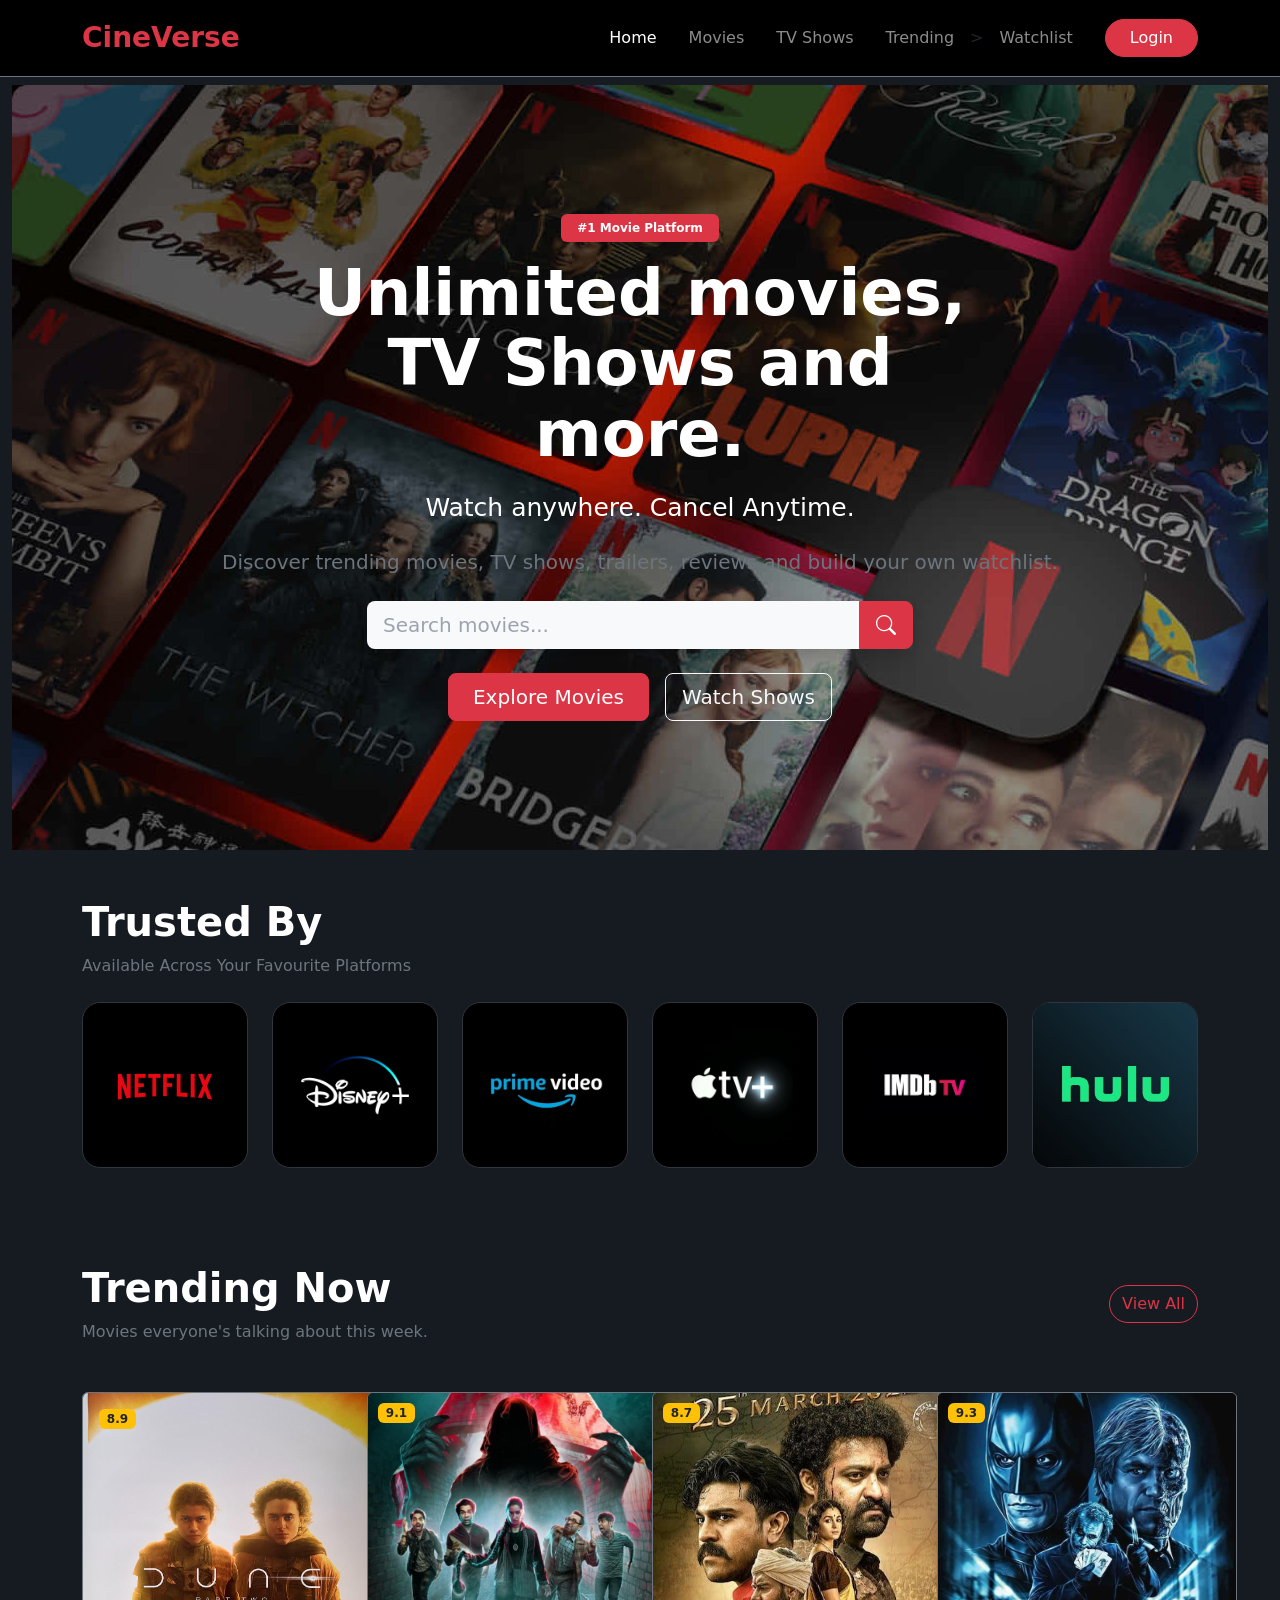
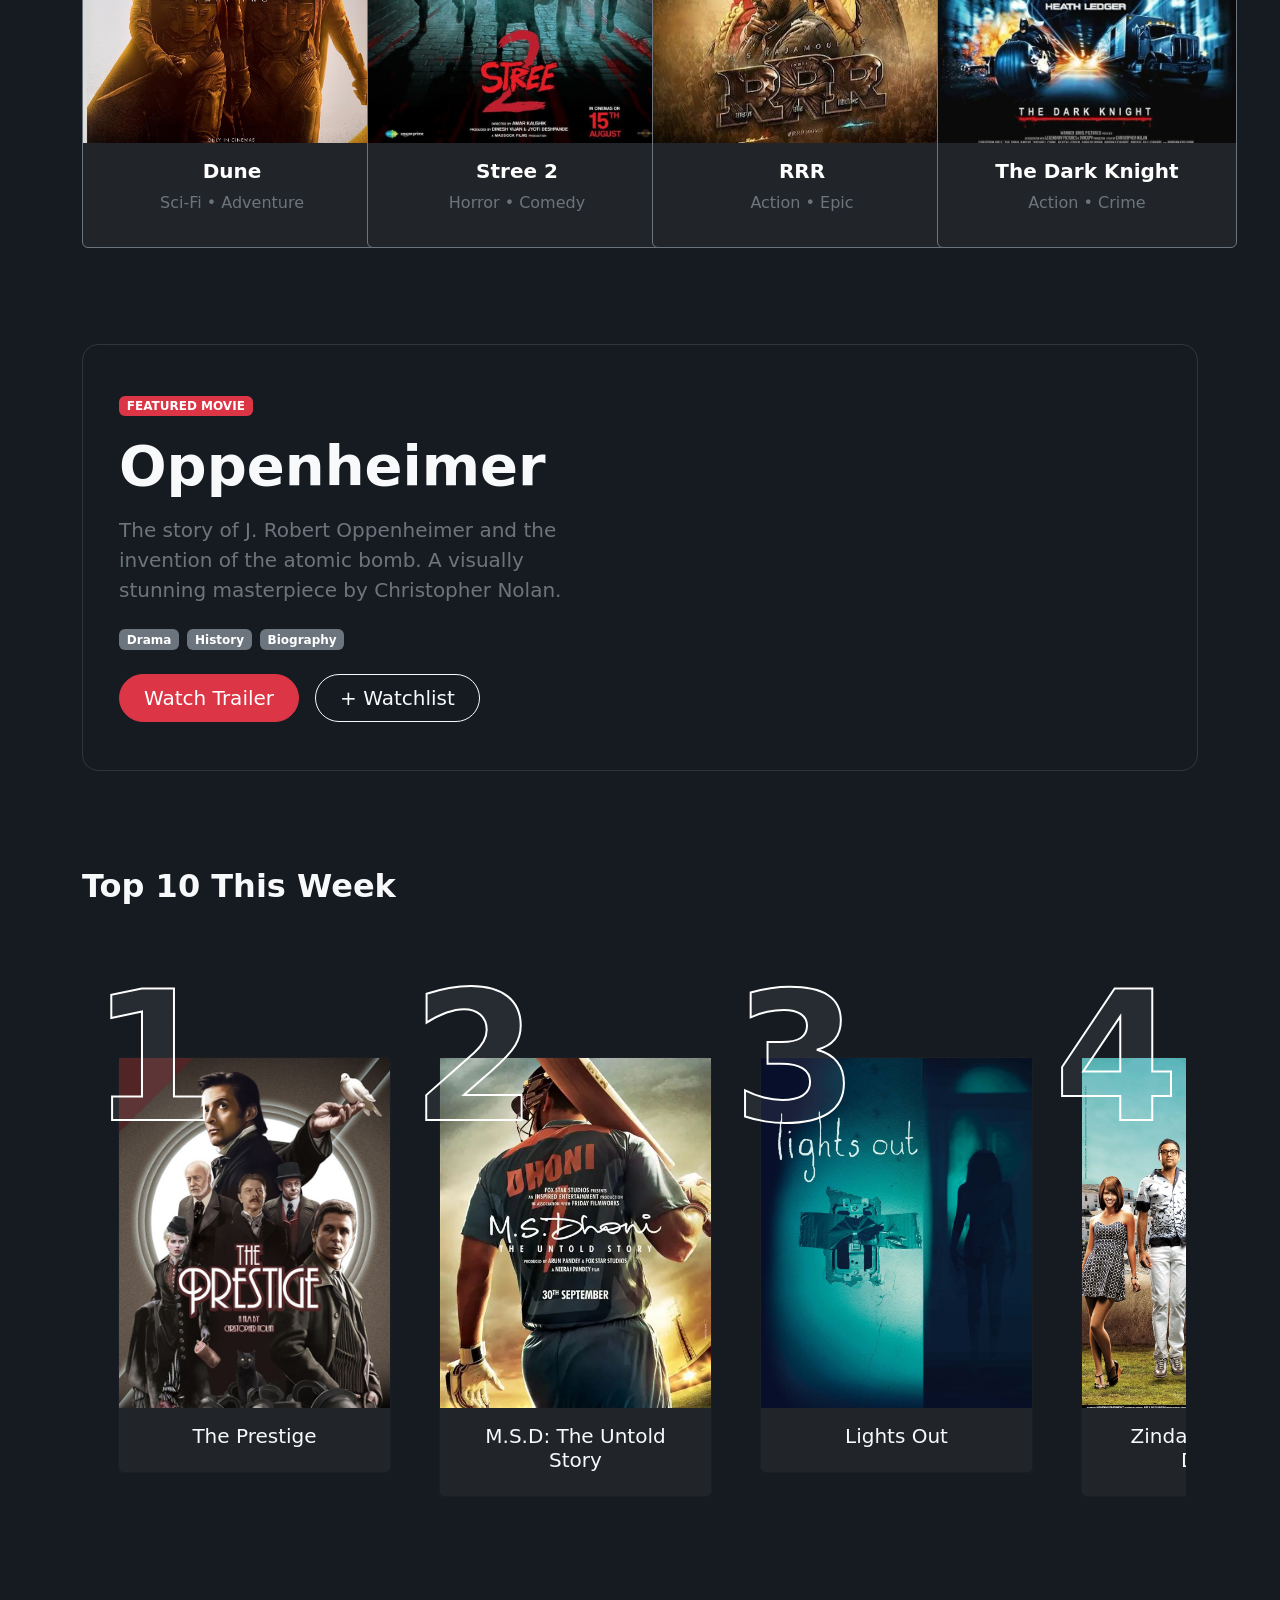
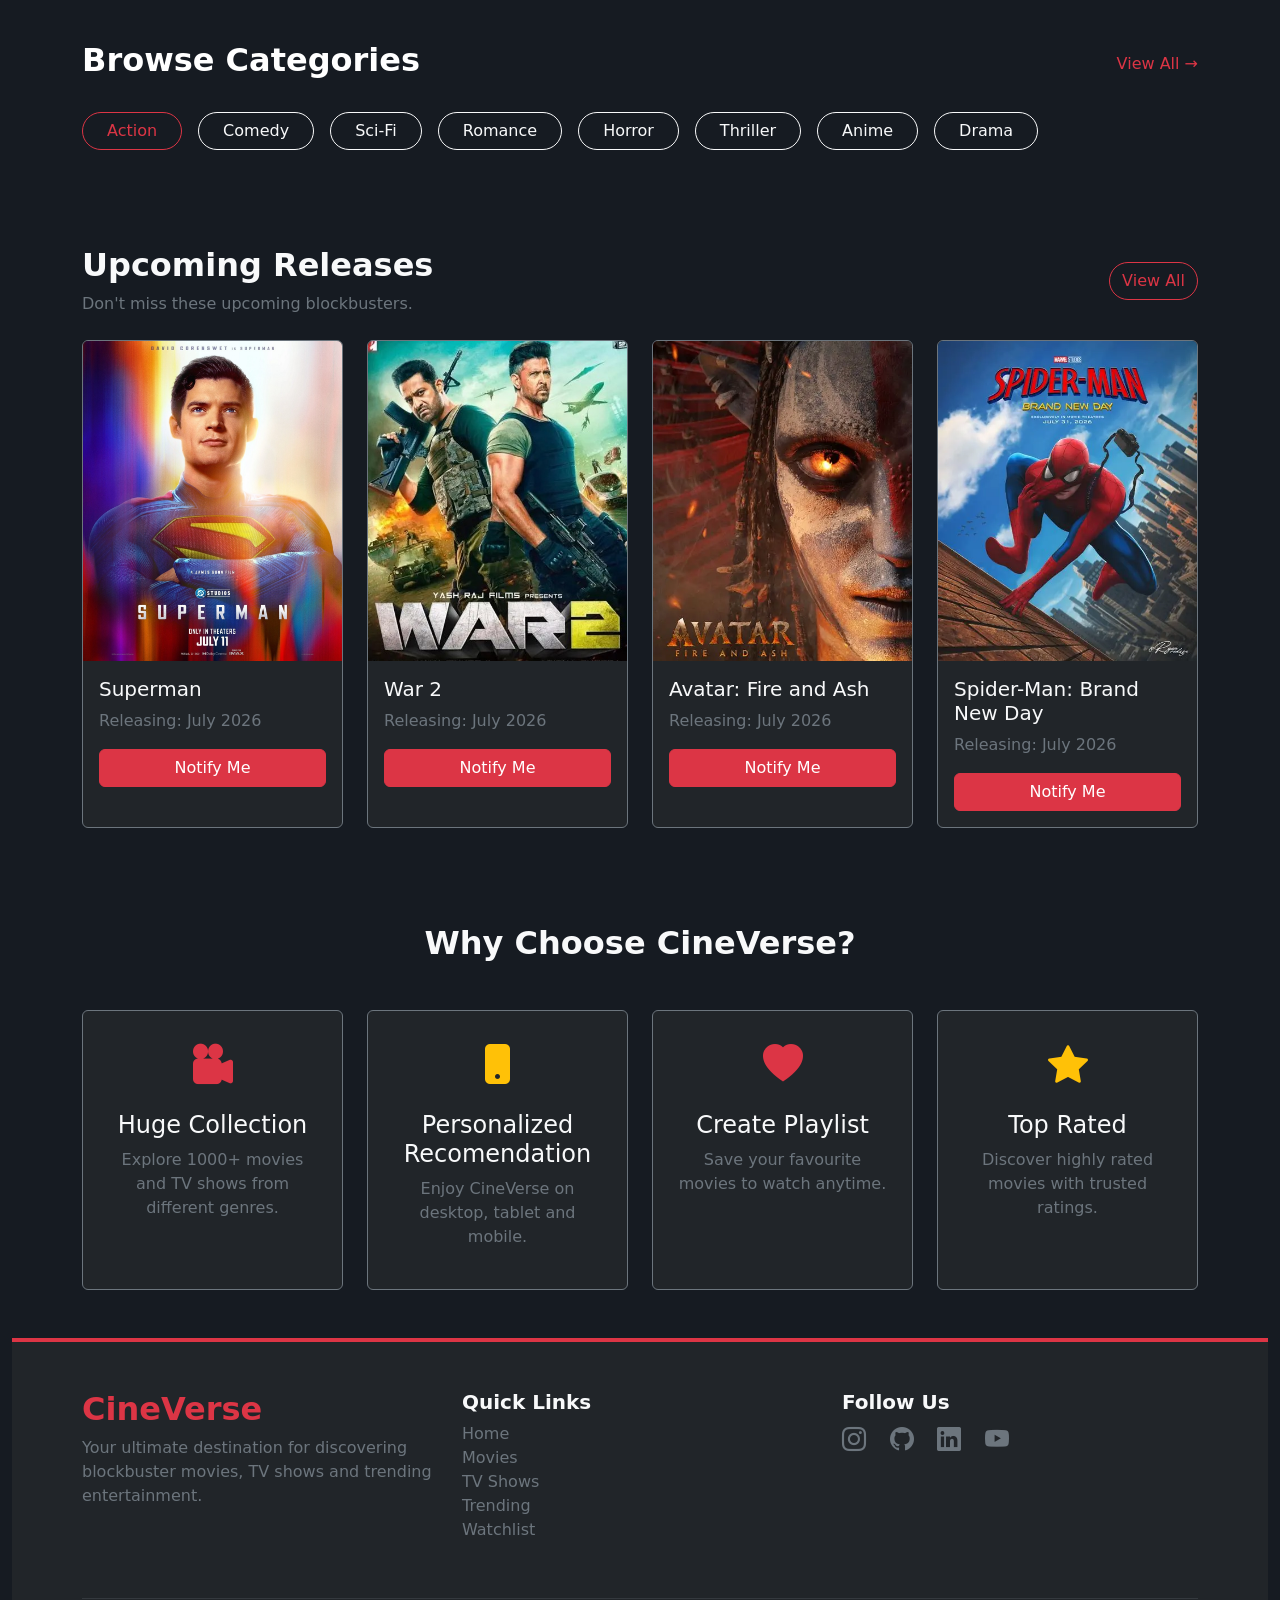
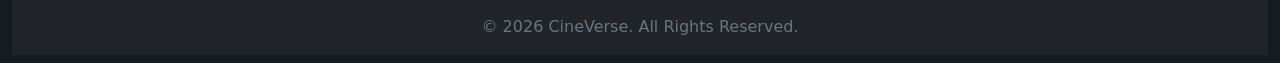
==== commit c95f943a: "Fixed bugs" ====
--- a/index.html
+++ b/index.html
@@ -71,25 +71,25 @@
     <div class="offcanvas-body">
       <ul class="navbar-nav">
         <li class="nav-item">
-          <a class="nav-link text-light" href="#">Home</a>
+          <a class="nav-link text-light" href="./index.html">Home</a>
         </li>
         <li class="nav-item">
-          <a class="nav-link text-light" href="#">Movies</a>
+          <a class="nav-link text-light" href="./movies.html">Movies</a>
         </li>
         <li class="nav-item">
-          <a class="nav-link text-light" href="#">TV Shows</a>
+          <a class="nav-link text-light" href="./shows.html">TV Shows</a>
         </li>
         <li class="nav-item">
-          <a class="nav-link text-light" href="#">Trending</a>
+          <a class="nav-link text-light" href="./trending.html">Trending</a>
         </li>
         <li class="nav-item">
-          <a class="nav-link text-light" href="#">Watchlist</a>
+          <a class="nav-link text-light" href="./wishlist.html">Watchlist</a>
         </li>
         >
         <li class="mt-3">
-          <button class="btn btn-danger w-100 rounded-pill">
+          <a href="./login.html" class="btn btn-danger w-100 rounded-pill">
             Login
-          </button>
+          </a>
         </li>
       </ul>
     </div>
@@ -306,7 +306,7 @@
         <!-- <h2 class="text-secondary">Top 10 This Week</h2> -->
         <div class="scroll-container">
           <div class="d-flex gap-5">
-            <div class="col-md-3 ms-5">
+            <div class="col-md-3 ms-4">
               <div class="card bg-dark text-center">
                 <img src="./assets/the prestige.jpg">
                 <div class="card-body">
@@ -404,7 +404,7 @@
     <section class="container py-5">
       <div class="d-flex justify-content-between align-items-center mb-4">
         <h2 class="fw-bold text-white">Browse Categories</h2>
-        <a href="#" class="text-danger text-decoration-none"> View All →</a>
+        <a href="./movies.html" class="text-danger text-decoration-none"> View All →</a>
       </div>
       <div class="d-flex flex-wrap gap-3">
         <button class="btn btn-outline-danger rounded-pill px-4">
@@ -437,10 +437,10 @@
             Don't miss these upcoming blockbusters.
           </p>
         </div>
-        <button class="notify btn btn-outline-danger rounded-pill">
+        <a href="./comming_movies.html" class=" btn btn-outline-danger rounded-pill">
           <i class="fa-solid fa-play"></i>
           View All
-        </button>
+        </a>
       </div>
       <div class="row g-4">
         <div class="col-lg-3 col-md-4">
--- a/style.css
+++ b/style.css
@@ -141,9 +141,9 @@
     overflow-x:auto;
     overflow-y: visible;
 }
-.scroll-container::-webkit-scrollbar{
+/* .scroll-container::-webkit-scrollbar{
     display:none;
-}
+} */
 
 .scroll-container{
     scrollbar-width:none;
@@ -160,16 +160,11 @@
     position:absolute;
     top:-90px;
     left:-28px;
-
     font-size:180px;
     font-weight:900;
-
     color:rgba(255, 255, 255, 0.073);
-
     z-index:100;
-
     line-height:1;
-
     -webkit-text-stroke:2px white;
 }
 .scroll-container{
